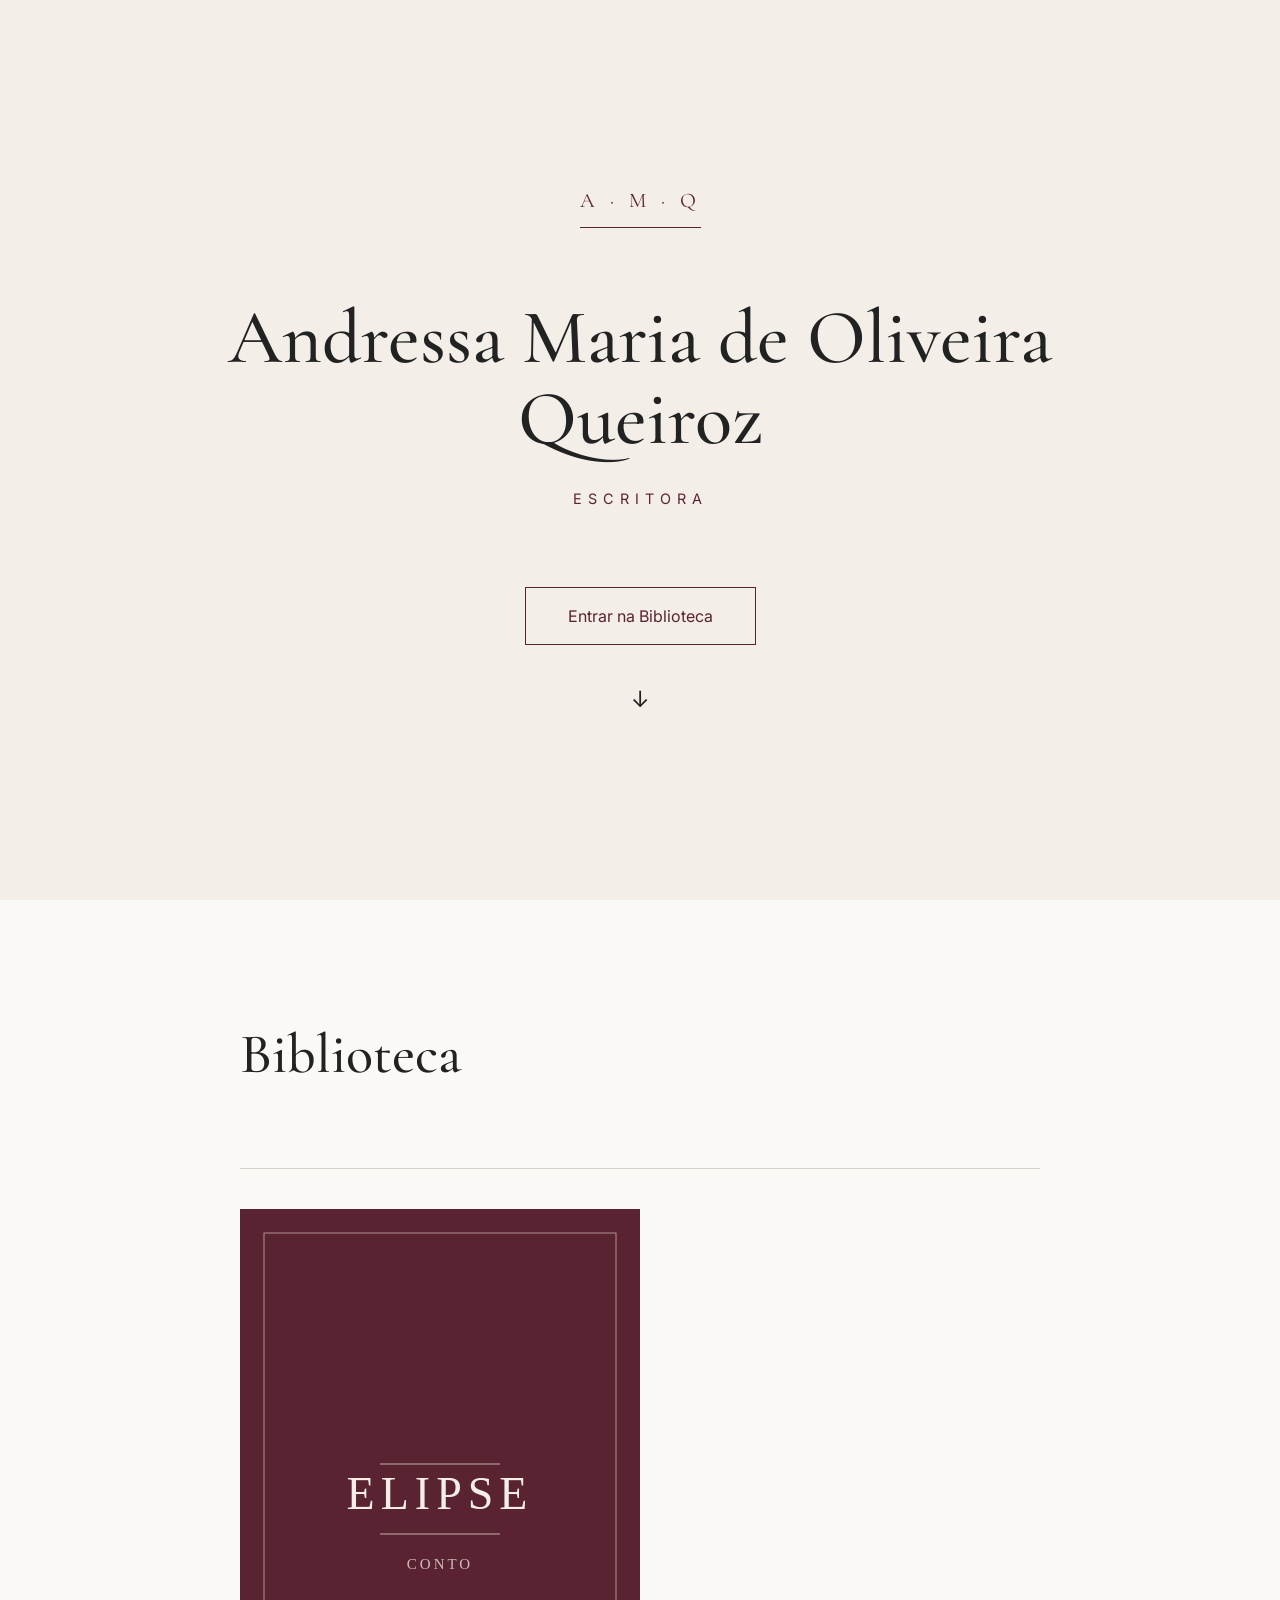
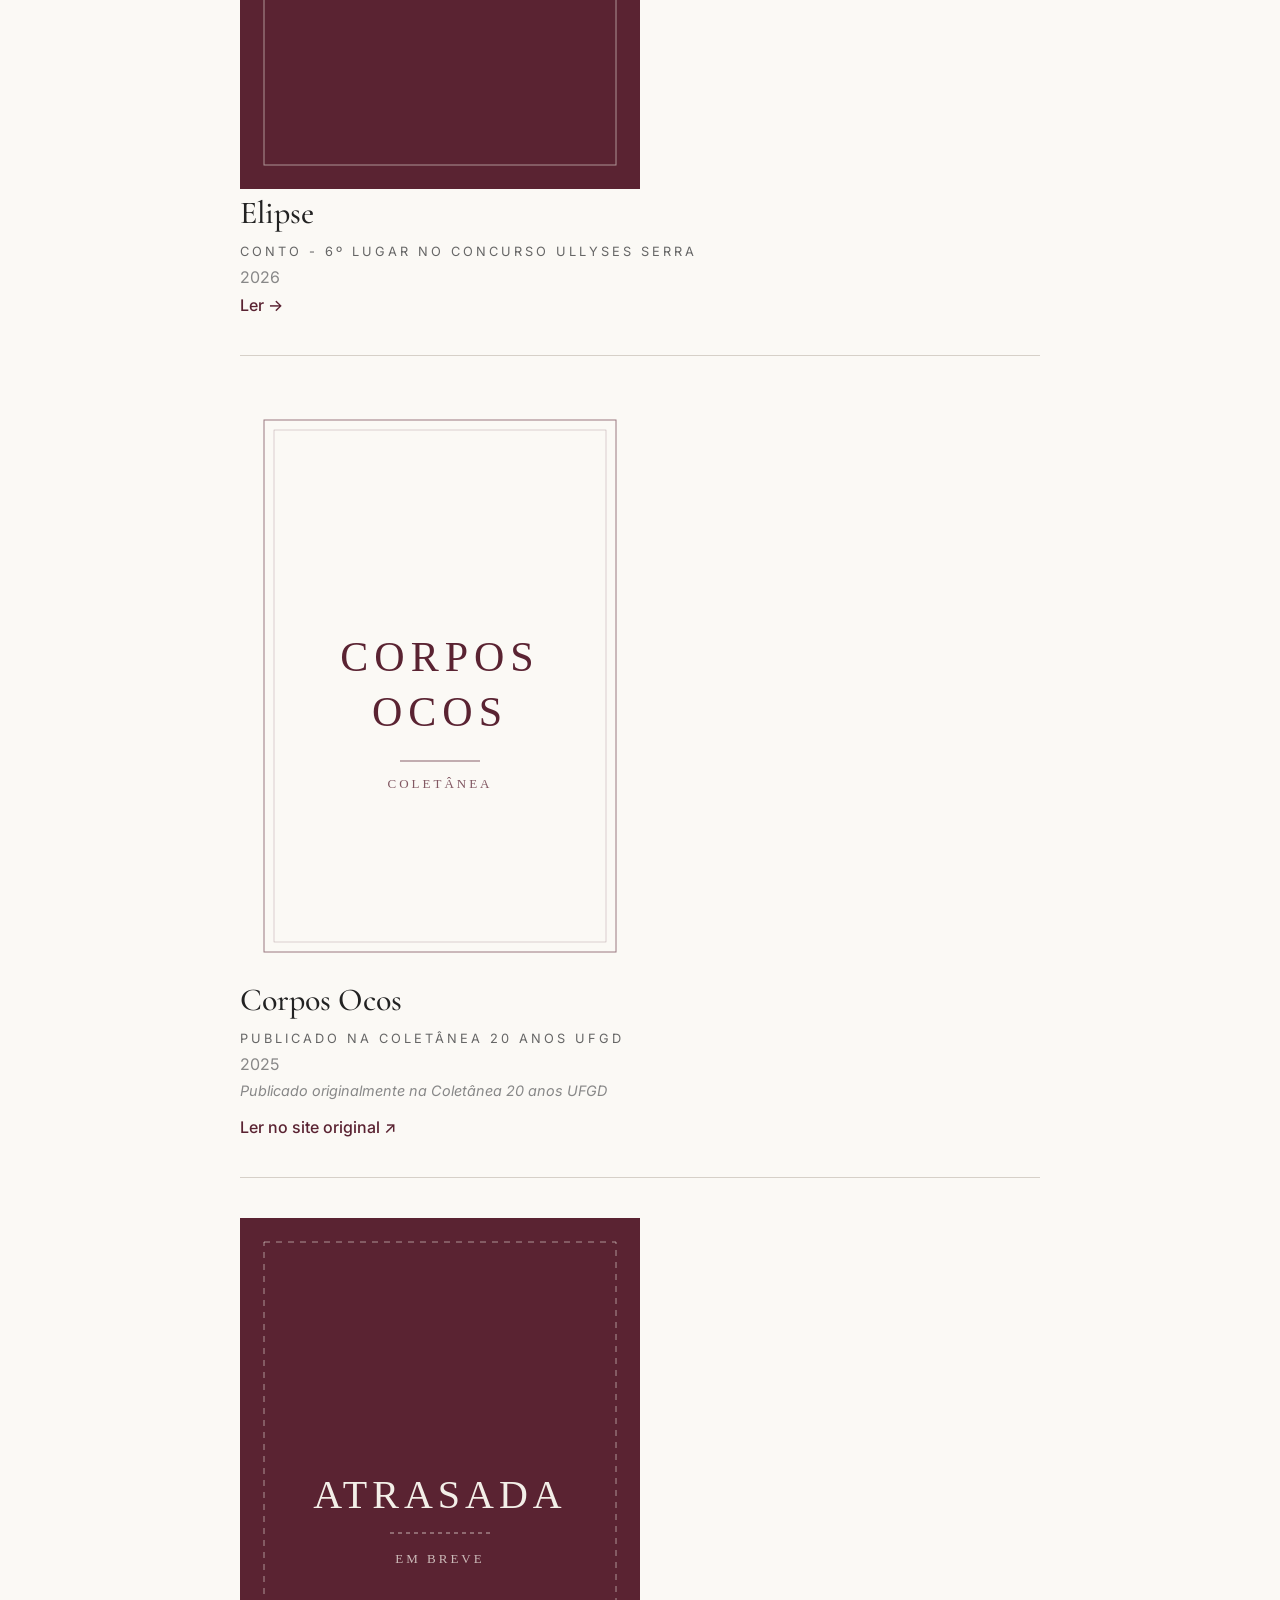
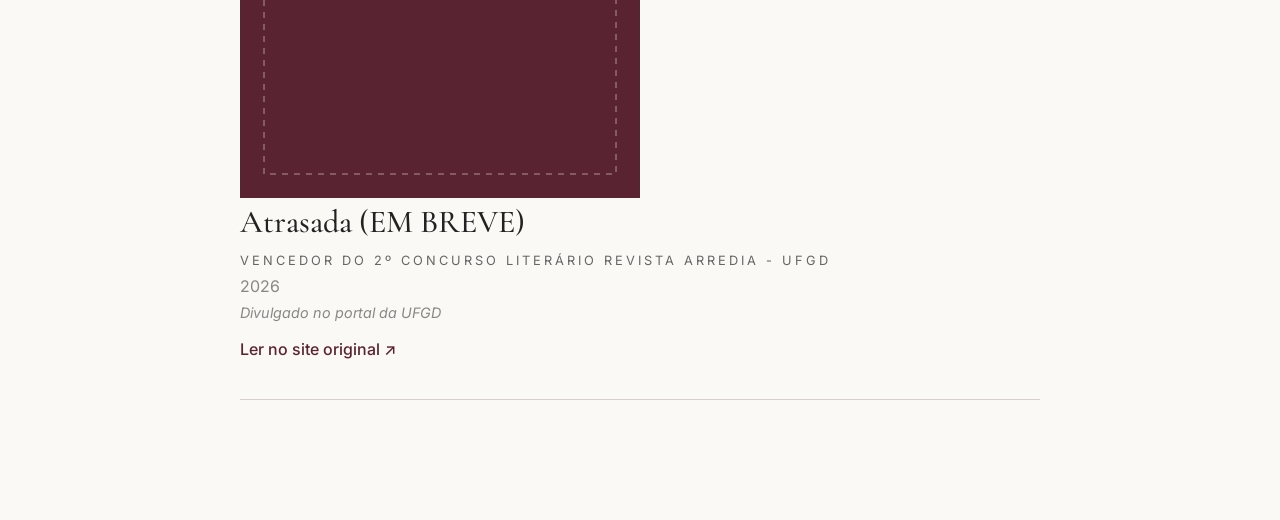
==== index.html @ 702c9c16 "first commit" ====
<!DOCTYPE html>
<html lang="pt-BR">

<head>

    <meta charset="UTF-8">
    <meta name="viewport" content="width=device-width, initial-scale=1.0">
    <meta name="description" content="Contos de Andressa Maria de Oliveira Queiroz, escritora.">

    <title>Andressa Maria de Oliveira Queiroz</title>

    <link rel="stylesheet" href="css/style.css">

    <!-- Google Fonts -->
<link rel="preconnect" href="https://fonts.googleapis.com">
<link rel="preconnect" href="https://fonts.gstatic.com" crossorigin>
<link href="https://fonts.googleapis.com/css2?family=Cormorant+Garamond:wght@400;500;600&family=Inter:wght@300;400;500&display=swap" rel="stylesheet">

</head>

<body>

<section class="hero">

    <div class="monograma">
        A · M · Q
    </div>

    <h1>
        Andressa Maria de Oliveira Queiroz
    </h1>

    <p class="cargo">
        Escritora
    </p>

    <a href="#biblioteca" class="botao">
        Entrar na Biblioteca
    </a>

    <div class="seta">
        ↓
    </div>

</section>

<section id="biblioteca">
<div class="conteudo-biblioteca">

    <h2>Biblioteca</h2>

    <div class="conto">

        <a href="contos/elipse.html">
            <img src="img/capas/elipse.svg" alt="Capa de Elipse" class="capa">
        </a>

        <div class="conto-info">

            <h3>Elipse</h3>

            <p class="tipo">Conto - 6º lugar no Concurso Ullyses Serra</p>

            <p class="ano">2026</p>

            <a href="contos/elipse.html">
                Ler →
            </a>

        </div>

    </div>

    <div class="conto">

        <a href="https://omp.ufgd.edu.br/livrosabertos/catalog/book/411" target="_blank" rel="noopener noreferrer">
            <img src="img/capas/corpos-ocos.svg" alt="Capa da Coletânea 20 anos UFGD" class="capa">
        </a>

        <div class="conto-info">

            <h3>Corpos Ocos</h3>

            <p class="tipo">Publicado na Coletânea 20 anos UFGD</p>

            <p class="ano">2025</p>

            <p class="publicado-em">Publicado originalmente na Coletânea 20 anos UFGD</p>

            <a href="https://omp.ufgd.edu.br/livrosabertos/catalog/book/411" target="_blank" rel="noopener noreferrer">
                Ler no site original ↗
            </a>

        </div>

    </div>

    <div class="conto">

        <a href="https://portal.ufgd.edu.br/faculdade/fale/informe/edital-de-divulgacao-dos-resultados-do-concurso-da-revista-arredia" target="_blank" rel="noopener noreferrer">
            <img src="img/capas/atrasada.svg" alt="Capa da Revista Arredia" class="capa">
        </a>

        <div class="conto-info">

            <h3>Atrasada (EM BREVE)</h3>

            <p class="tipo">Vencedor do 2º Concurso Literário Revista Arredia - UFGD</p>

            <p class="ano">2026</p>

            <p class="publicado-em">Divulgado no portal da UFGD</p>

            <a href="https://portal.ufgd.edu.br/faculdade/fale/informe/edital-de-divulgacao-dos-resultados-do-concurso-da-revista-arredia" target="_blank" rel="noopener noreferrer">
                Ler no site original ↗
            </a>

        </div>

    </div>

</div>
</section>

<script src="js/script.js"></script>

</body>

</html>
---- css/style.css ----
/* RESET */

*{
    margin:0;
    padding:0;
    box-sizing:border-box;
}

/* CORES DO PROJETO */

:root{

    --fundo:#F3EFE8;

    --texto:#222222;

    --bordo:#5A2332;

    --linha:#D6D0C8;

}

/* GERAL */

html{

    scroll-behavior:smooth;

}

body{

    background:var(--fundo);

    color:var(--texto);

    font-family:'Inter',sans-serif;

}

/* HERO */

.hero{

    height:100vh;

    display:flex;

    flex-direction:column;

    justify-content:center;

    align-items:center;

    text-align:center;

    padding:40px;

}

.monograma{

    color:var(--bordo);

    font-family:'Cormorant Garamond',serif;

    font-size:1.3rem;

    letter-spacing:5px;

    padding-bottom:14px;

    border-bottom:1px solid var(--bordo);

    margin-bottom:70px;

}

h1{

    font-family:'Cormorant Garamond',serif;

    font-size:4.8rem;

    font-weight:500;

    max-width:900px;

    line-height:1.05;

}

.cargo{

    color:var(--bordo);

    margin-top:30px;

    letter-spacing:6px;

    text-transform:uppercase;

    font-size:.9rem;

}

.botao{

    margin-top:80px;

    text-decoration:none;

    border:1px solid var(--bordo);

    color:var(--bordo);

    padding:18px 42px;

    transition:.35s;

}

.botao:hover{

    background:var(--bordo);

    color:white;

}

.seta{

    margin-top:40px;

    font-size:1.4rem;

    animation:flutuar 2s infinite;

}

@keyframes flutuar{

    50%{

        transform:translateY(8px);

    }

}

/* BIBLIOTECA */

#biblioteca{

    min-height:100vh;

    padding:120px 20px;

    background:#FBF9F5;
}

.conteudo-biblioteca{

    max-width:800px;

    margin:0 auto;

}

.conteudo-biblioteca h2{

    font-family:"Cormorant Garamond",serif;

    font-size:3.5rem;

    margin-bottom:80px;

    font-weight:500;

}

.conto{

    padding:40px 0;

    border-top:1px solid var(--linha);

    transition:.35s;

}

.conto:last-child{

    border-bottom:1px solid var(--linha);

}

.conto h3{

    font-family:"Cormorant Garamond",serif;

    font-size:2rem;

    font-weight:500;

    margin-bottom:12px;

}

.tipo{

    text-transform:uppercase;

    letter-spacing:3px;

    font-size:.8rem;

    color:#666;

    margin-bottom:8px;

}

.ano{

    color:#888;

    margin-bottom:8px;

}

.publicado-em{

    font-style:italic;

    color:#888;

    font-size:.9rem;

    margin-bottom:18px;

}

.conto a{

    text-decoration:none;

    color:var(--bordo);

    font-weight:500;

    transition:.25s;

}

.conto a:hover{

    text-decoration:underline;

    padding-left:18px;

}

/* PÁGINA DO CONTO */

.pagina-conto{

    max-width:760px;

    margin:100px auto;

    padding:40px;

}

.voltar{

    display:inline-block;

    margin-bottom:20px;

    text-decoration:none;

    color:var(--bordo);

    font-size:.9rem;

    letter-spacing:1px;

}

.voltar:hover{

    text-decoration:underline;

}

.pagina-conto h1{

    margin-top:60px;

    font-size:3.5rem;

    font-family:"Cormorant Garamond",serif;

    font-weight:500;

}

.dados{

    margin:20px 0 50px;

    letter-spacing:2px;

    text-transform:uppercase;

    font-size:.85rem;

    color:#777;

}

.pagina-conto hr{

    border:none;

    border-top:1px solid var(--linha);

    margin-bottom:50px;

}

article{

    font-size:1.2rem;

    line-height:2.2;

    font-family:"Cormorant Garamond",serif;

}

article p{

    margin-bottom:1.4em;

    text-indent:2em;

    text-align:justify;

    hyphens:auto;

}

/* RESPONSIVO */

@media (max-width:600px){

    h1{
        font-size:2.6rem;
    }

    .pagina-conto{
        margin:60px auto;
        padding:24px;
    }

    .pagina-conto h1{
        font-size:2.2rem;
        margin-top:30px;
    }

    .conteudo-biblioteca h2{
        font-size:2.4rem;
    }

    #biblioteca{
        padding:80px 20px;
    }

    article{
        font-size:1.1rem;
        line-height:1.9;
    }
}
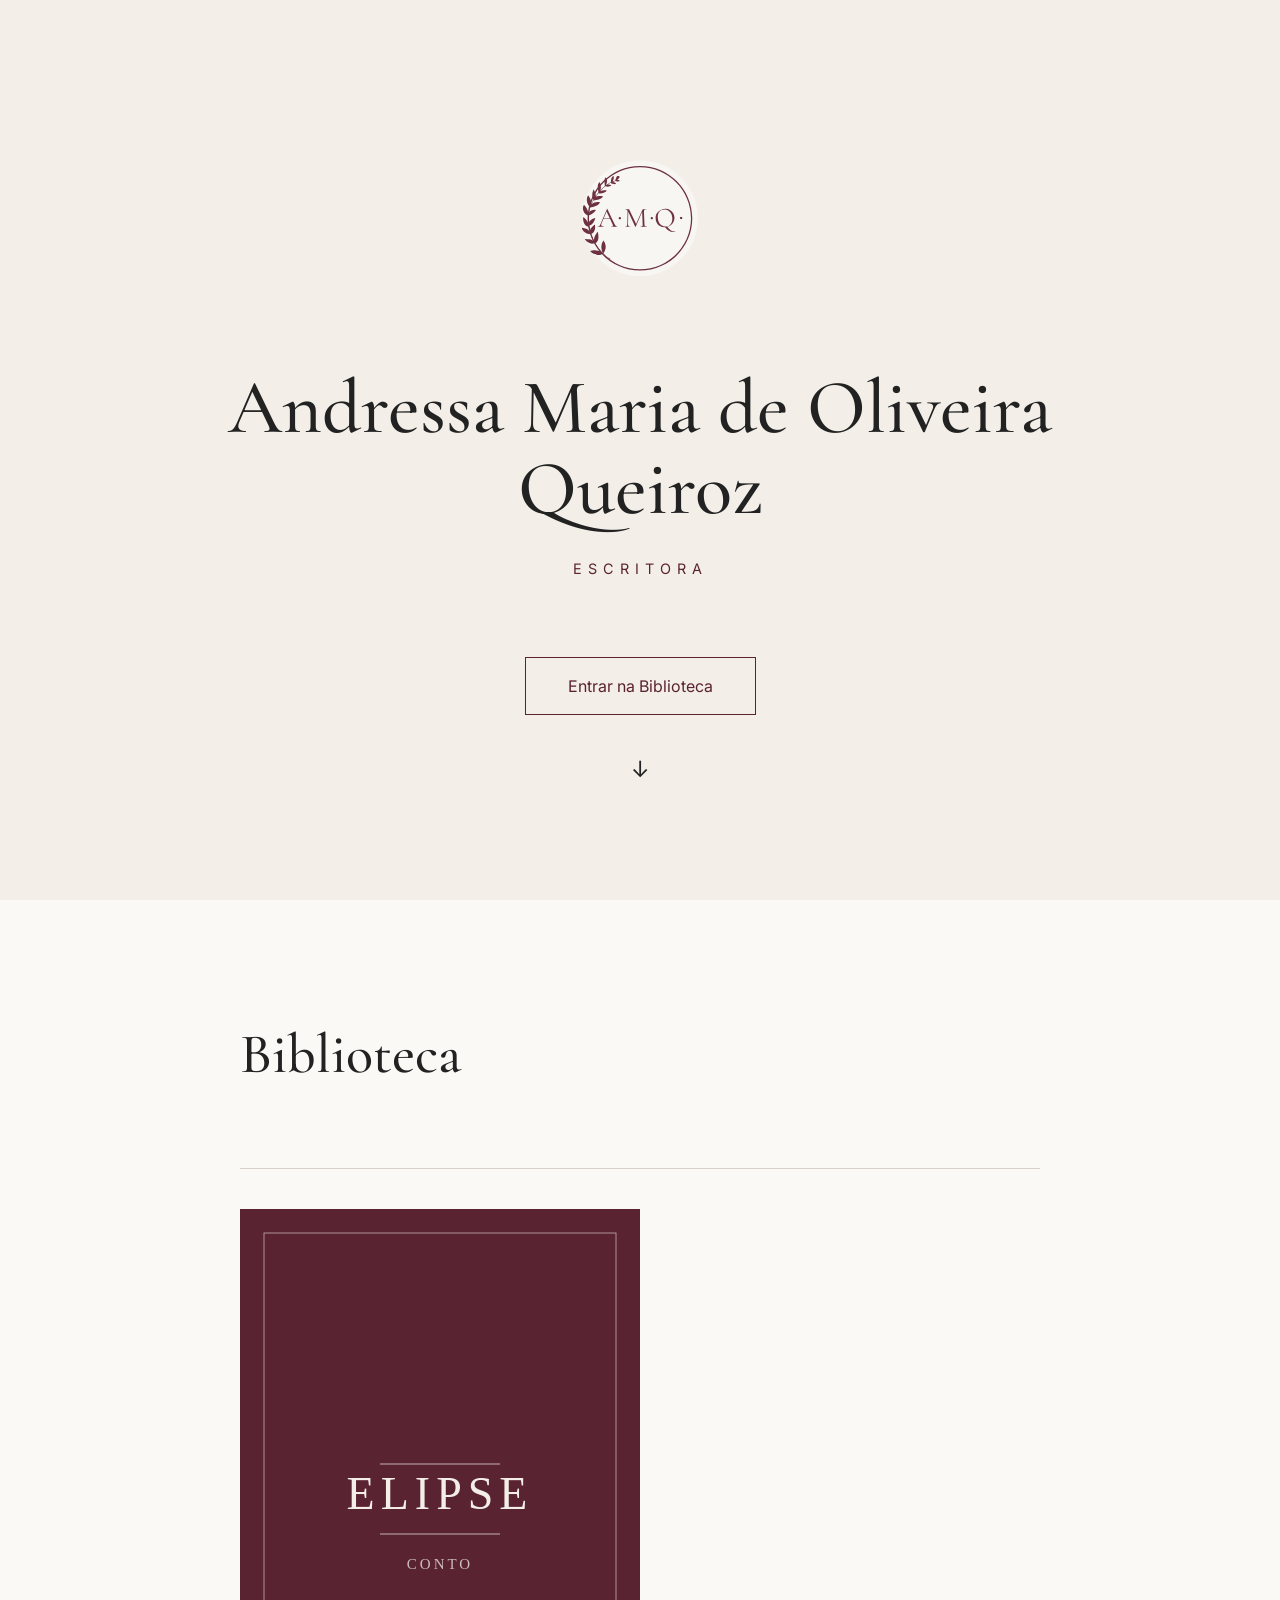
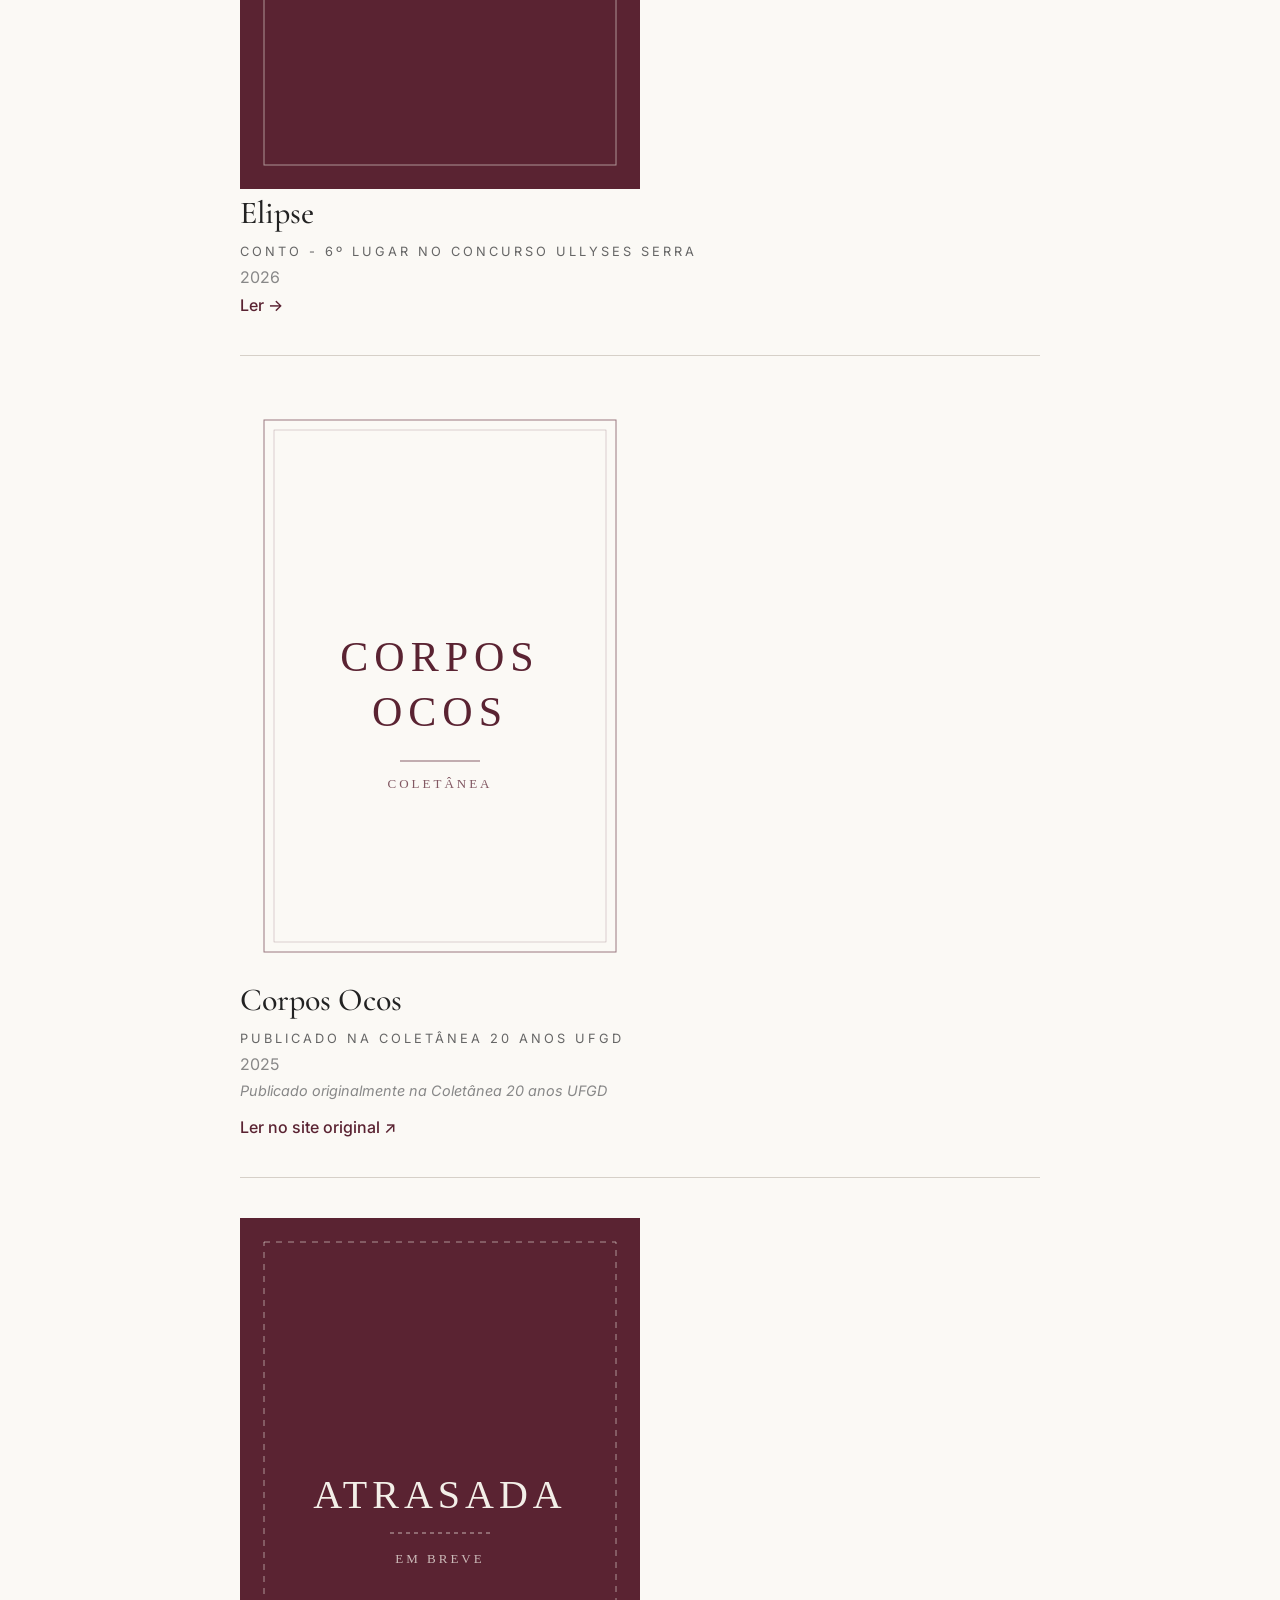
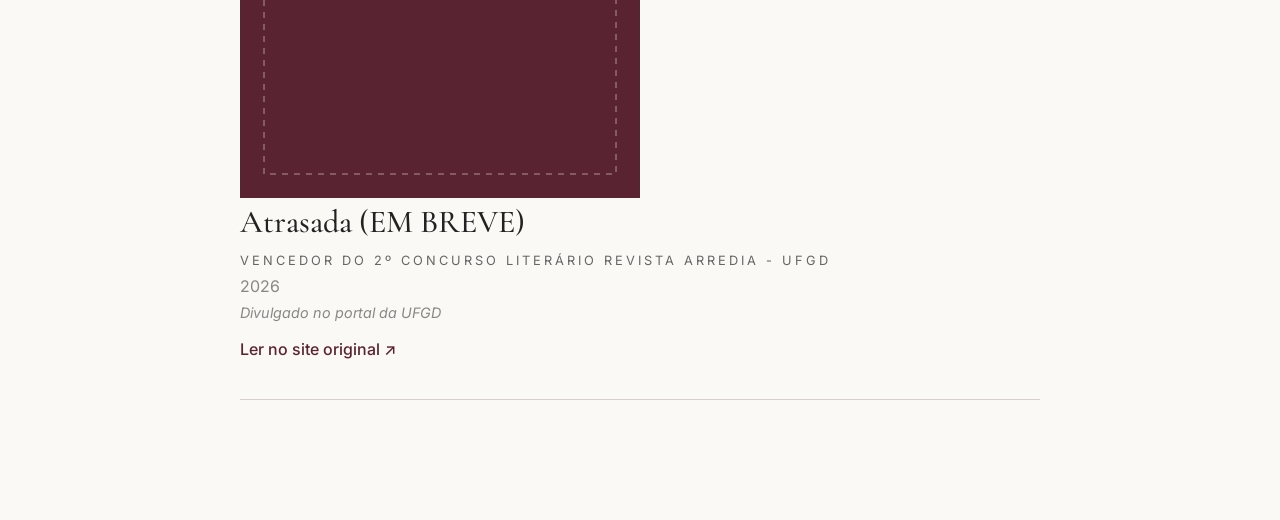
==== commit 86666c12: "modified:   css/style.css 	new file:   img/monograma.svg 	modified:   index.html" ====
--- a/index.html
+++ b/index.html
@@ -22,9 +22,7 @@
 
 <section class="hero">
 
-    <div class="monograma">
-        A · M · Q
-    </div>
+    <img src="img/monograma.svg" alt="Monograma AMQ" class="monograma">
 
     <h1>
         Andressa Maria de Oliveira Queiroz
--- a/css/style.css
+++ b/css/style.css
@@ -60,21 +60,14 @@
 
 .monograma{
 
-    color:var(--bordo);
-
-    font-family:'Cormorant Garamond',serif;
-
-    font-size:1.3rem;
-
-    letter-spacing:5px;
-
-    padding-bottom:14px;
-
-    border-bottom:1px solid var(--bordo);
-
-    margin-bottom:70px;
-
-}
+    width:200px;
+
+    height:auto;
+
+    margin-bottom:50px;
+
+}
+
 
 h1{
 
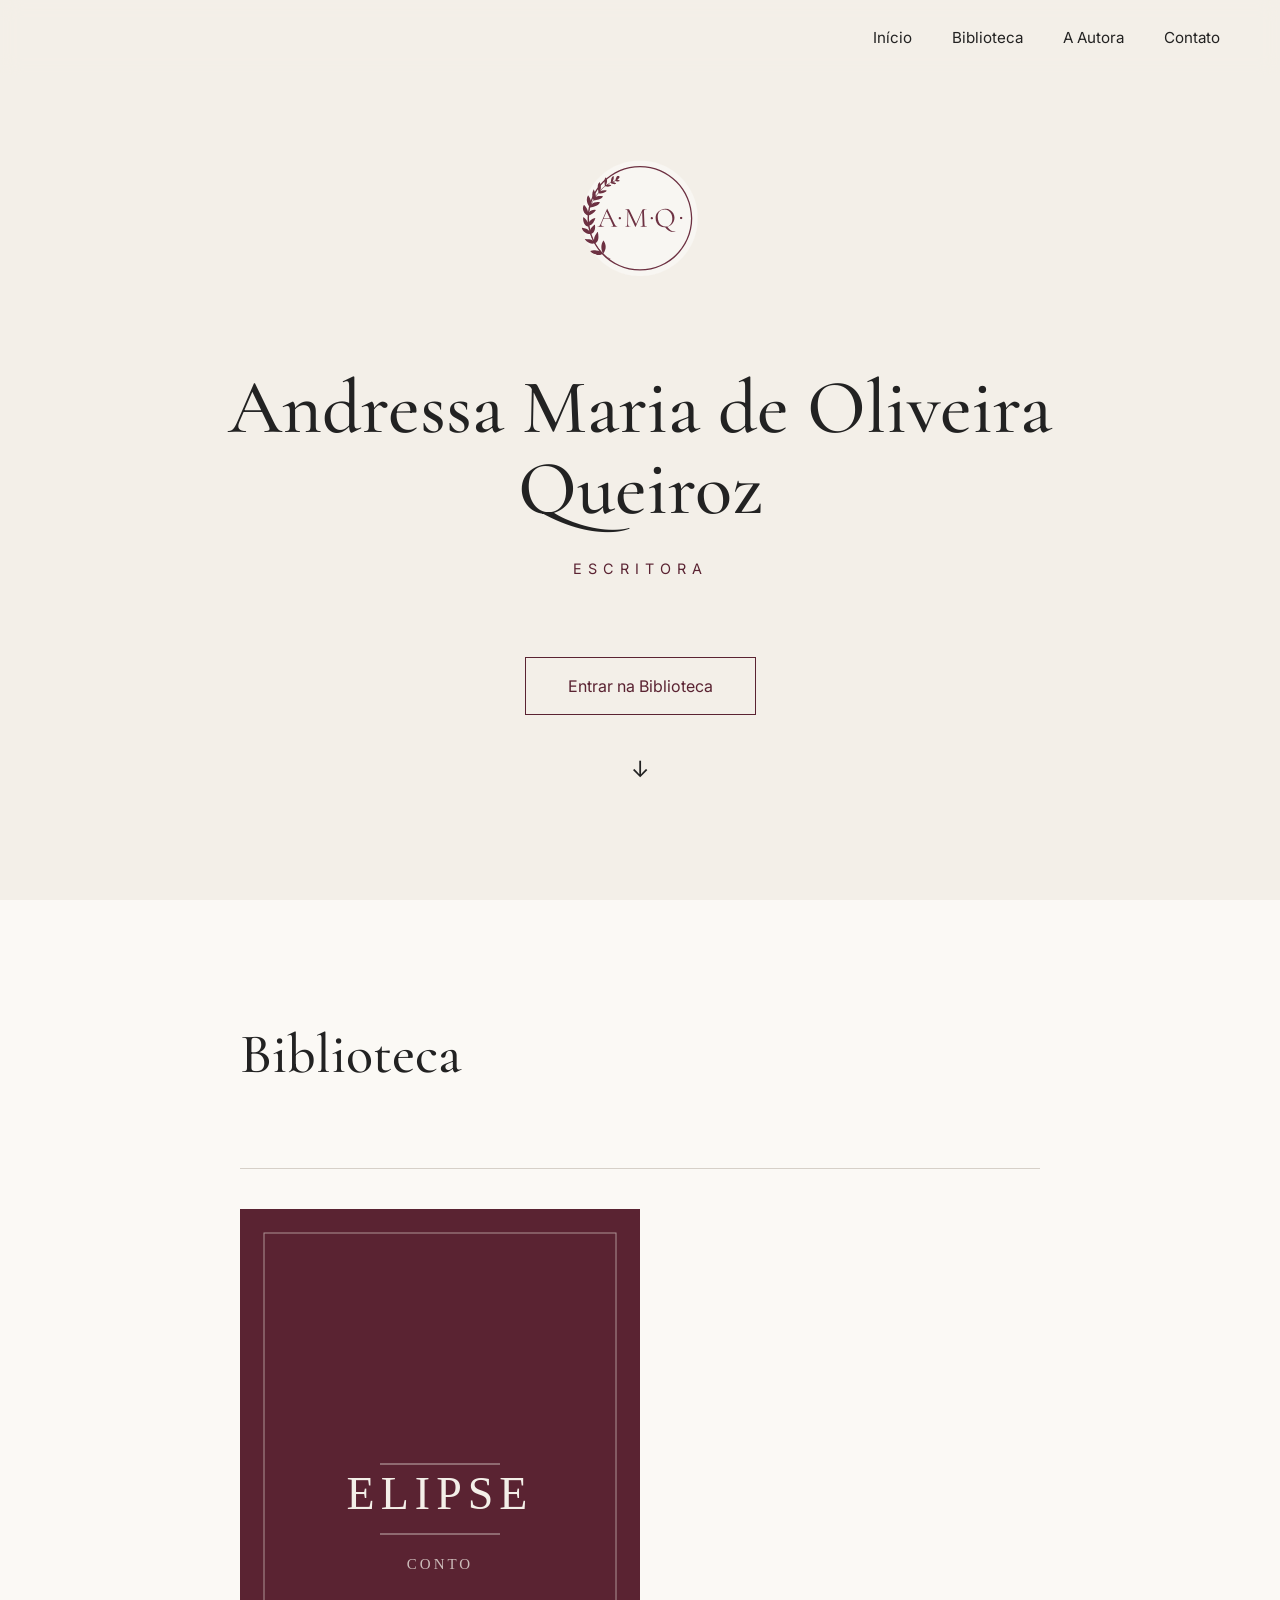
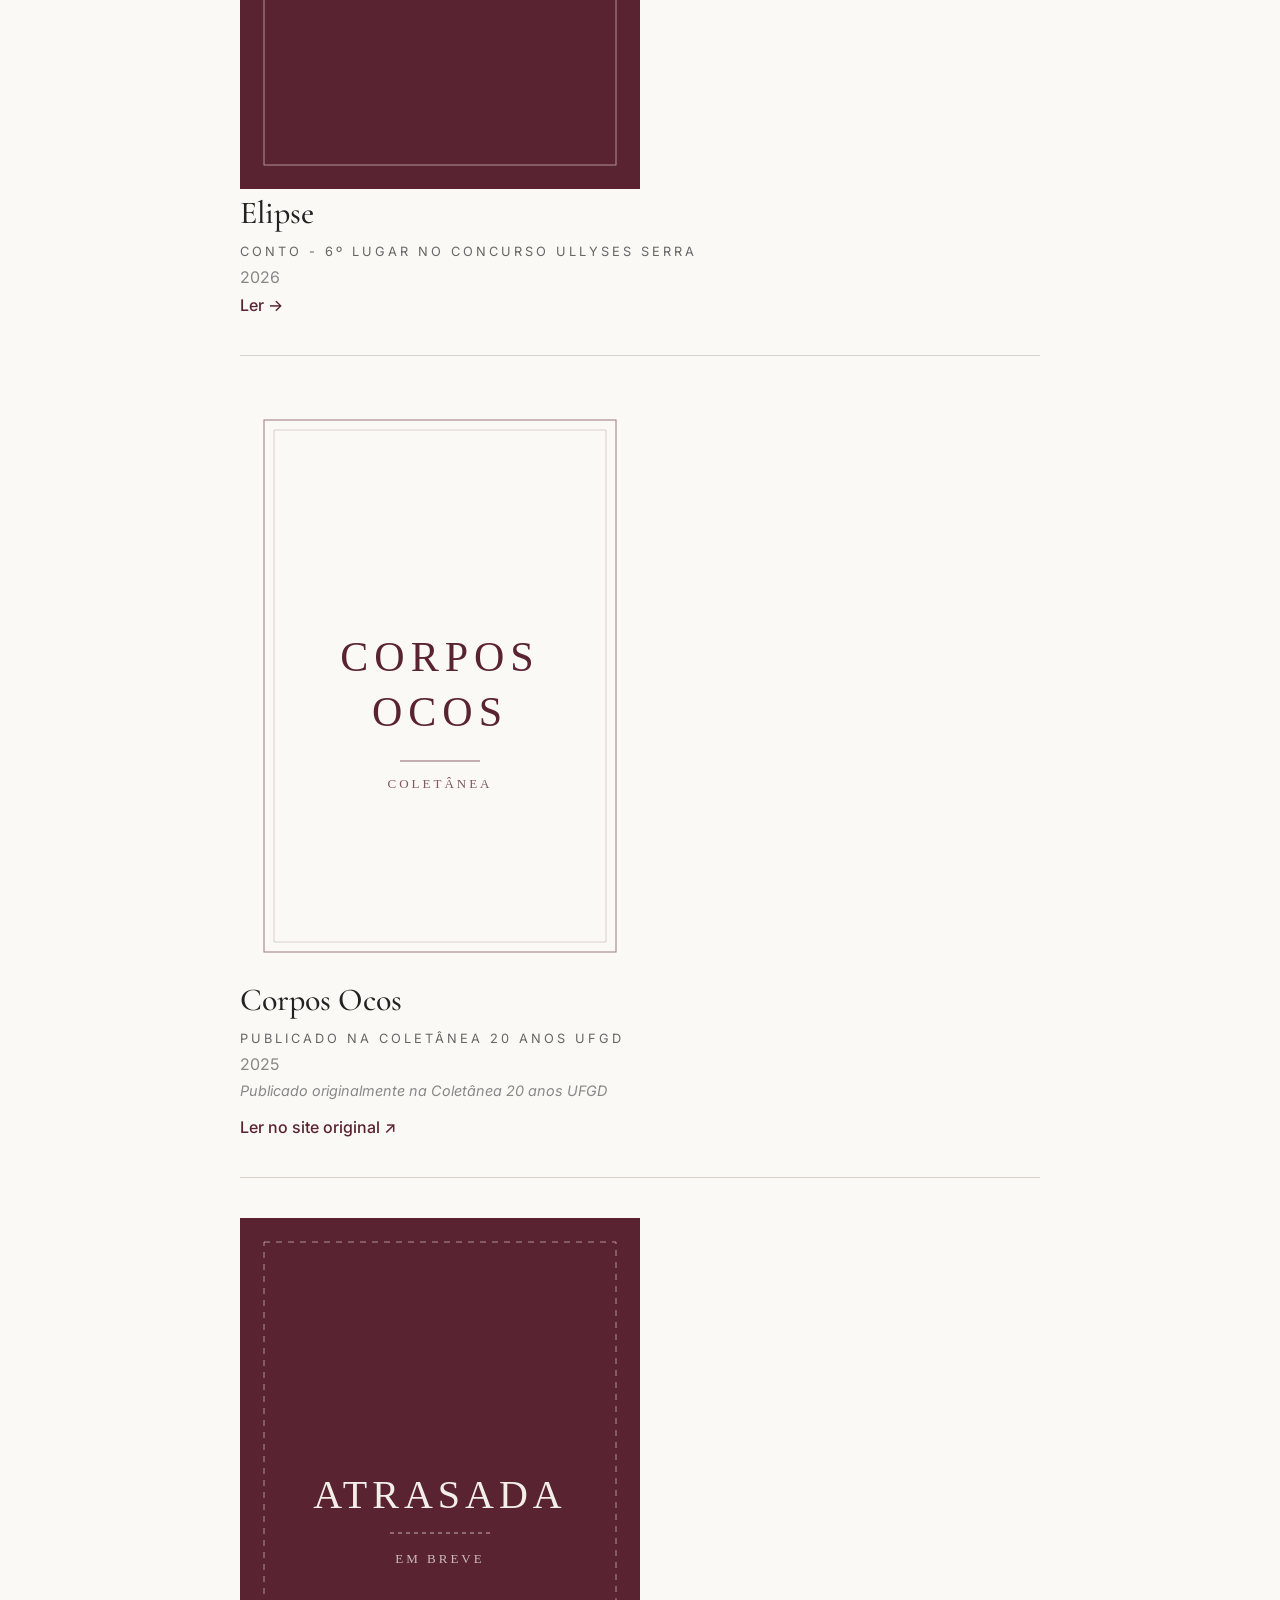
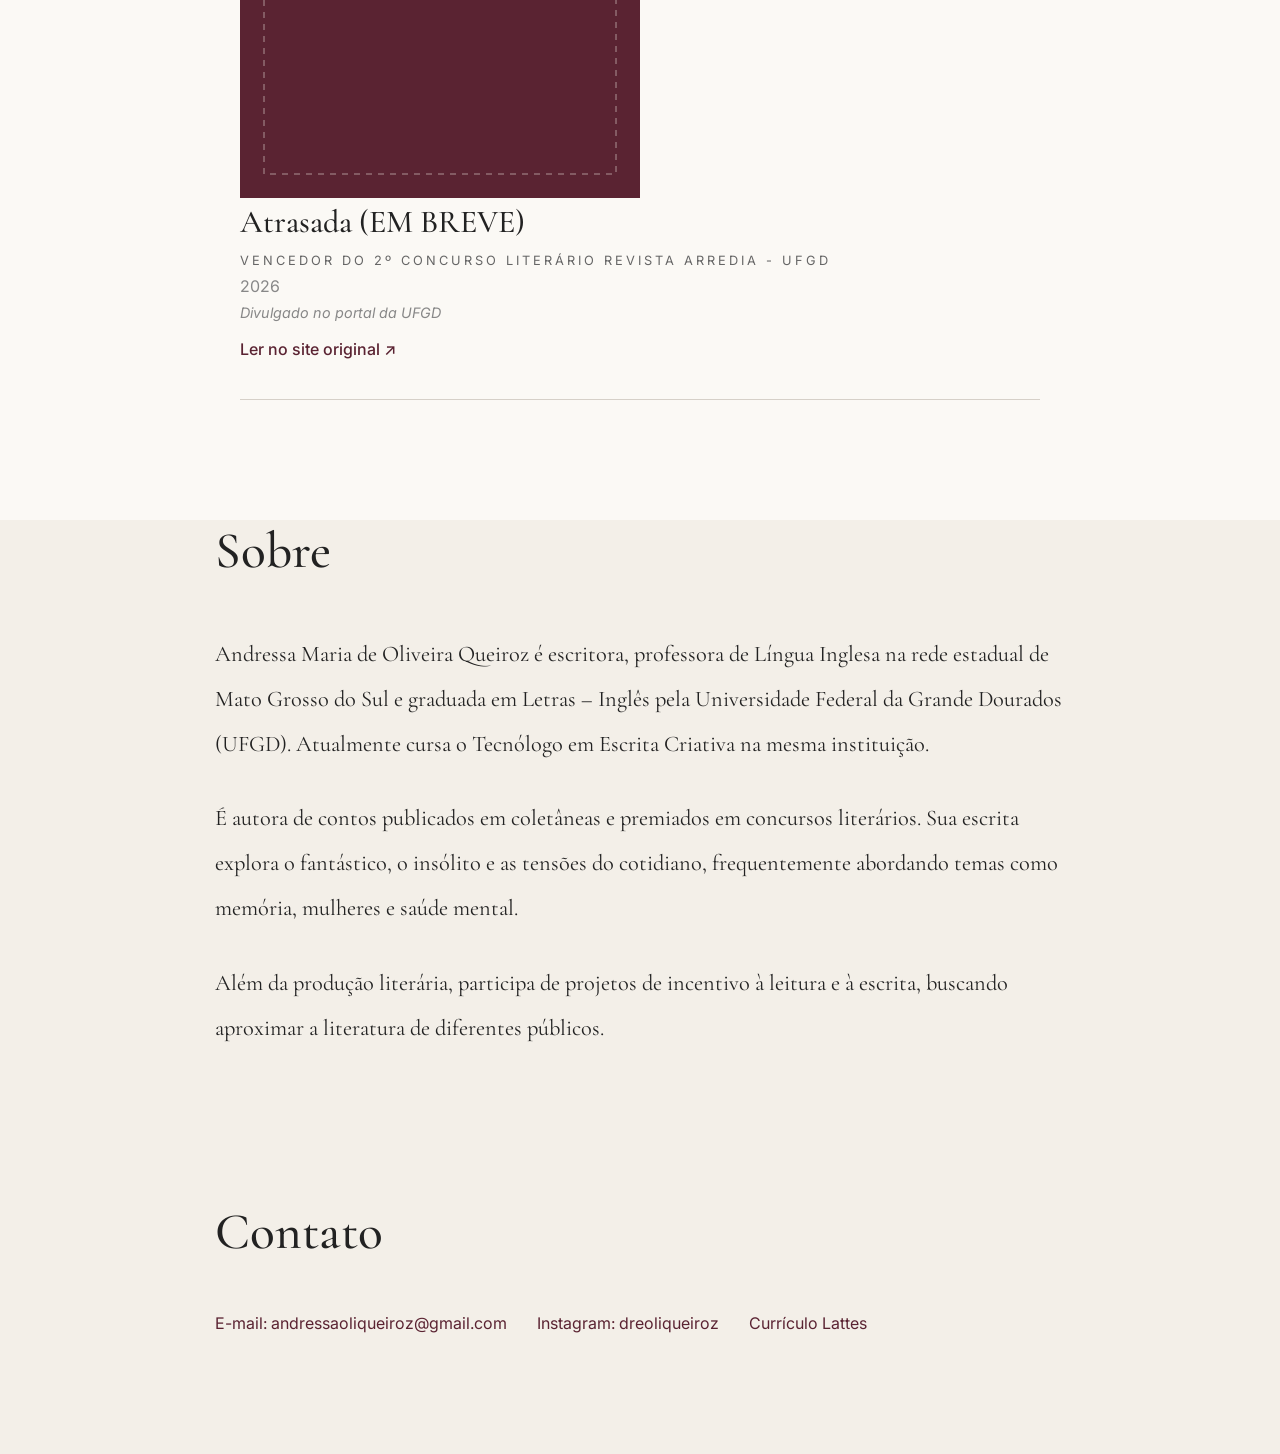
==== commit d7d3b352: "modified:   css/style.css 	modified:   index.html" ====
--- a/index.html
+++ b/index.html
@@ -19,7 +19,17 @@
 </head>
 
 <body>
+<nav>
 
+    <a href="#">Início</a>
+
+    <a href="#biblioteca">Biblioteca</a>
+
+    <a href="#A autora">A Autora</a>
+
+    <a href="#contato">Contato</a>
+
+</nav>
 <section class="hero">
 
     <img src="img/monograma.svg" alt="Monograma AMQ" class="monograma">
@@ -119,6 +129,53 @@
 
 </div>
 </section>
+<section id="A Autora">
+
+    <div class="conteudo">
+
+        <h2>Sobre</h2>
+
+        <p>
+            Andressa Maria de Oliveira Queiroz é escritora, professora de Língua Inglesa na rede estadual de Mato Grosso do Sul e graduada em Letras – Inglês pela Universidade Federal da Grande Dourados (UFGD). Atualmente cursa o Tecnólogo em Escrita Criativa na mesma instituição.
+        </p>
+
+        <p>
+            É autora de contos publicados em coletâneas e premiados em concursos literários. Sua escrita explora o fantástico, o insólito e as tensões do cotidiano, frequentemente abordando temas como memória, mulheres e saúde mental.
+        </p>
+
+        <p>
+            Além da produção literária, participa de projetos de incentivo à leitura e à escrita, buscando aproximar a literatura de diferentes públicos.
+        </p>
+
+    </div>
+
+</section>
+
+<section id="contato">
+
+    <div class="conteudo">
+
+        <h2>Contato</h2>
+
+        <div class="links-contato">
+
+            <a href="mailto:andressaoliqueiroz@gmail.com">
+                E-mail: andressaoliqueiroz@gmail.com
+            </a>
+
+            <a href="https://instagram.com/dreoliqueiroz" target="_blank">
+                Instagram: dreoliqueiroz
+            </a>
+
+            <a href=" http://lattes.cnpq.br/6329573213910267" target="_blank">
+                Currículo Lattes
+            </a>
+
+        </div>
+
+    </div>
+
+</section>
 
 <script src="js/script.js"></script>
 
--- a/css/style.css
+++ b/css/style.css
@@ -376,4 +376,119 @@
         font-size:1.1rem;
         line-height:1.9;
     }
+}
+/* MENU */
+
+nav{
+
+    position:fixed;
+
+    top:0;
+
+    width:100%;
+
+    padding:28px 60px;
+
+    display:flex;
+
+    justify-content:flex-end;
+
+    gap:40px;
+
+    background:rgba(243,239,232,.92);
+
+    backdrop-filter:blur(10px);
+
+    z-index:1000;
+
+}
+
+nav a{
+
+    color:var(--texto);
+
+    text-decoration:none;
+
+    font-size:.95rem;
+
+    transition:.3s;
+
+}
+
+nav a:hover{
+
+    color:var(--bordo);
+
+}
+/* SEÇÕES */
+
+#sobre,
+#contato{
+
+    padding:120px 20px;
+
+    background:var(--fundo);
+
+}
+
+.conteudo{
+
+    max-width:850px;
+
+    margin:auto;
+
+}
+
+.conteudo h2{
+
+    font-family:"Cormorant Garamond",serif;
+
+    font-size:3.2rem;
+
+    font-weight:500;
+
+    margin-bottom:50px;
+
+}
+
+.conteudo p{
+
+    font-family:"Cormorant Garamond",serif;
+
+    font-size:1.4rem;
+
+    line-height:2;
+
+    margin-bottom:30px;
+
+}
+
+.links-contato{
+
+    margin-top:50px;
+
+    display:flex;
+
+    gap:30px;
+
+    flex-wrap:wrap;
+
+}
+
+.links-contato a{
+
+    color:var(--bordo);
+
+    text-decoration:none;
+
+    border-bottom:1px solid transparent;
+
+    transition:.3s;
+
+}
+
+.links-contato a:hover{
+
+    border-color:var(--bordo);
+
 }
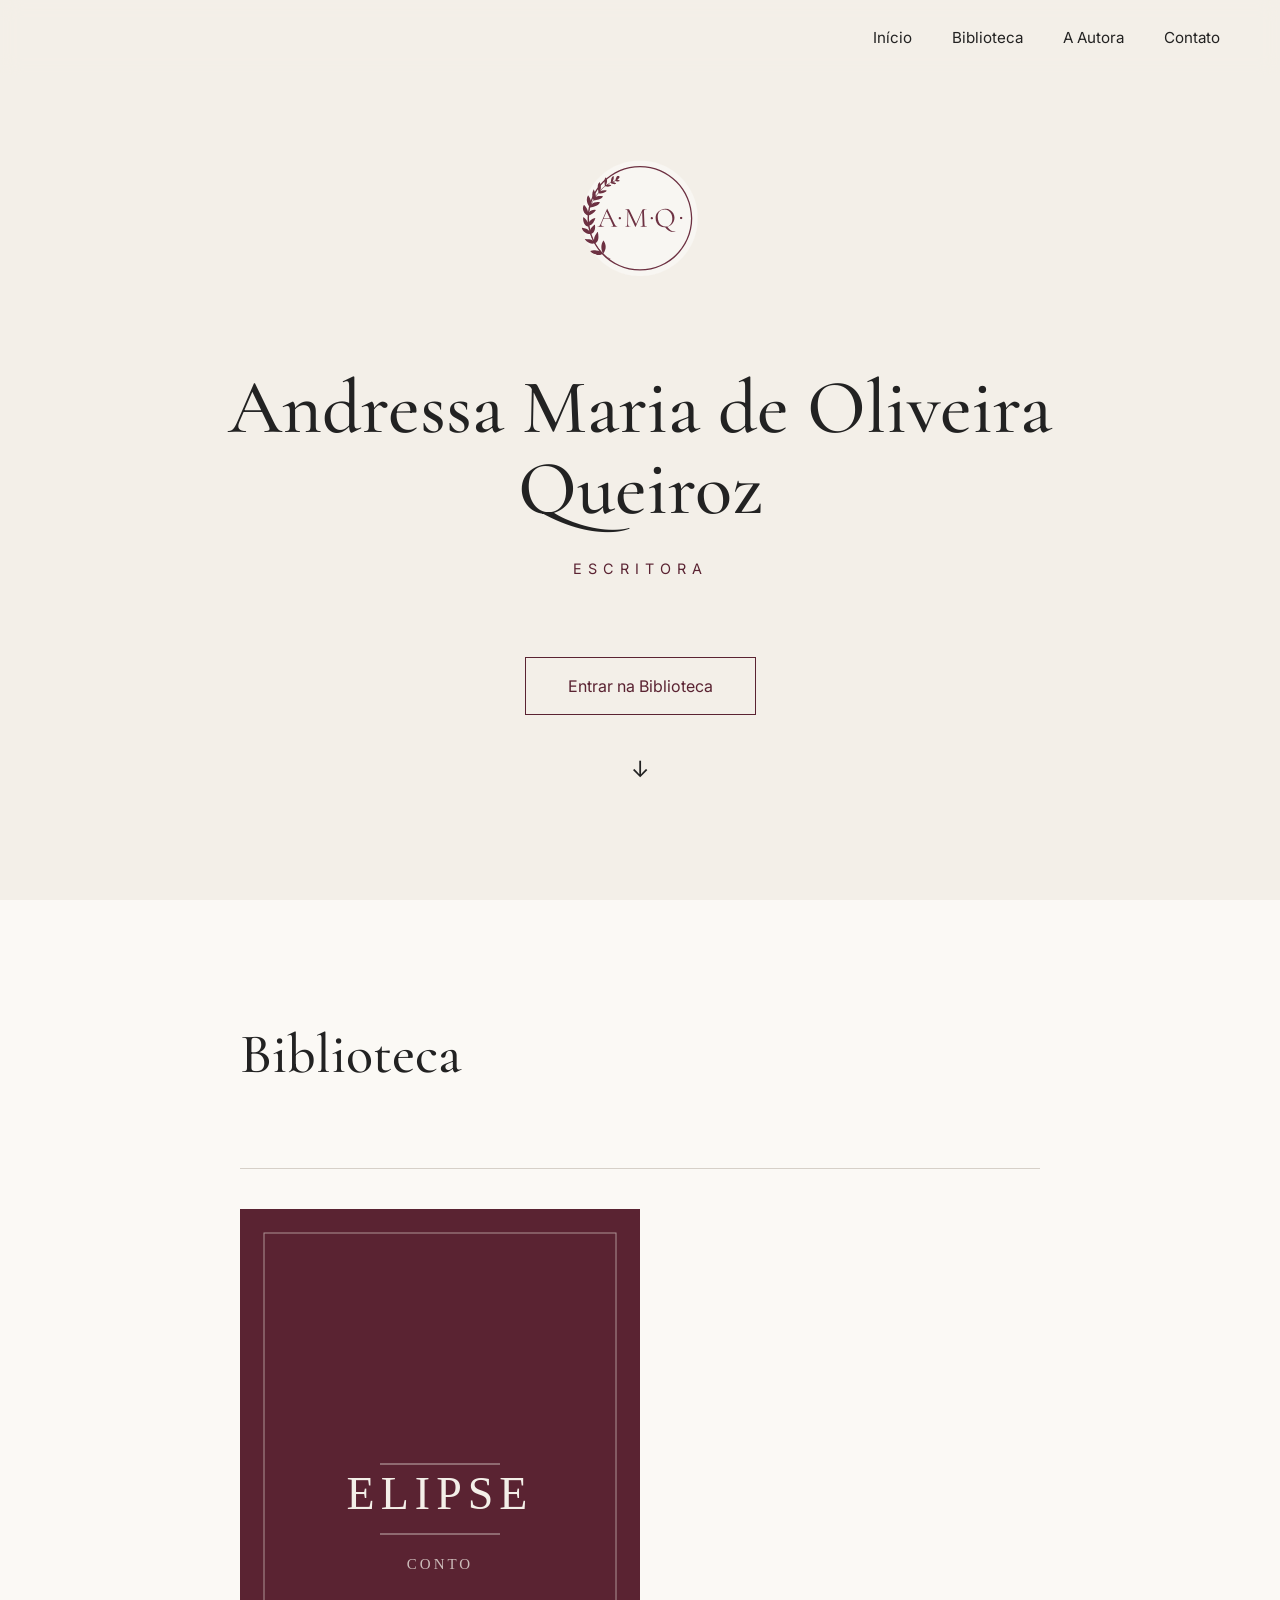
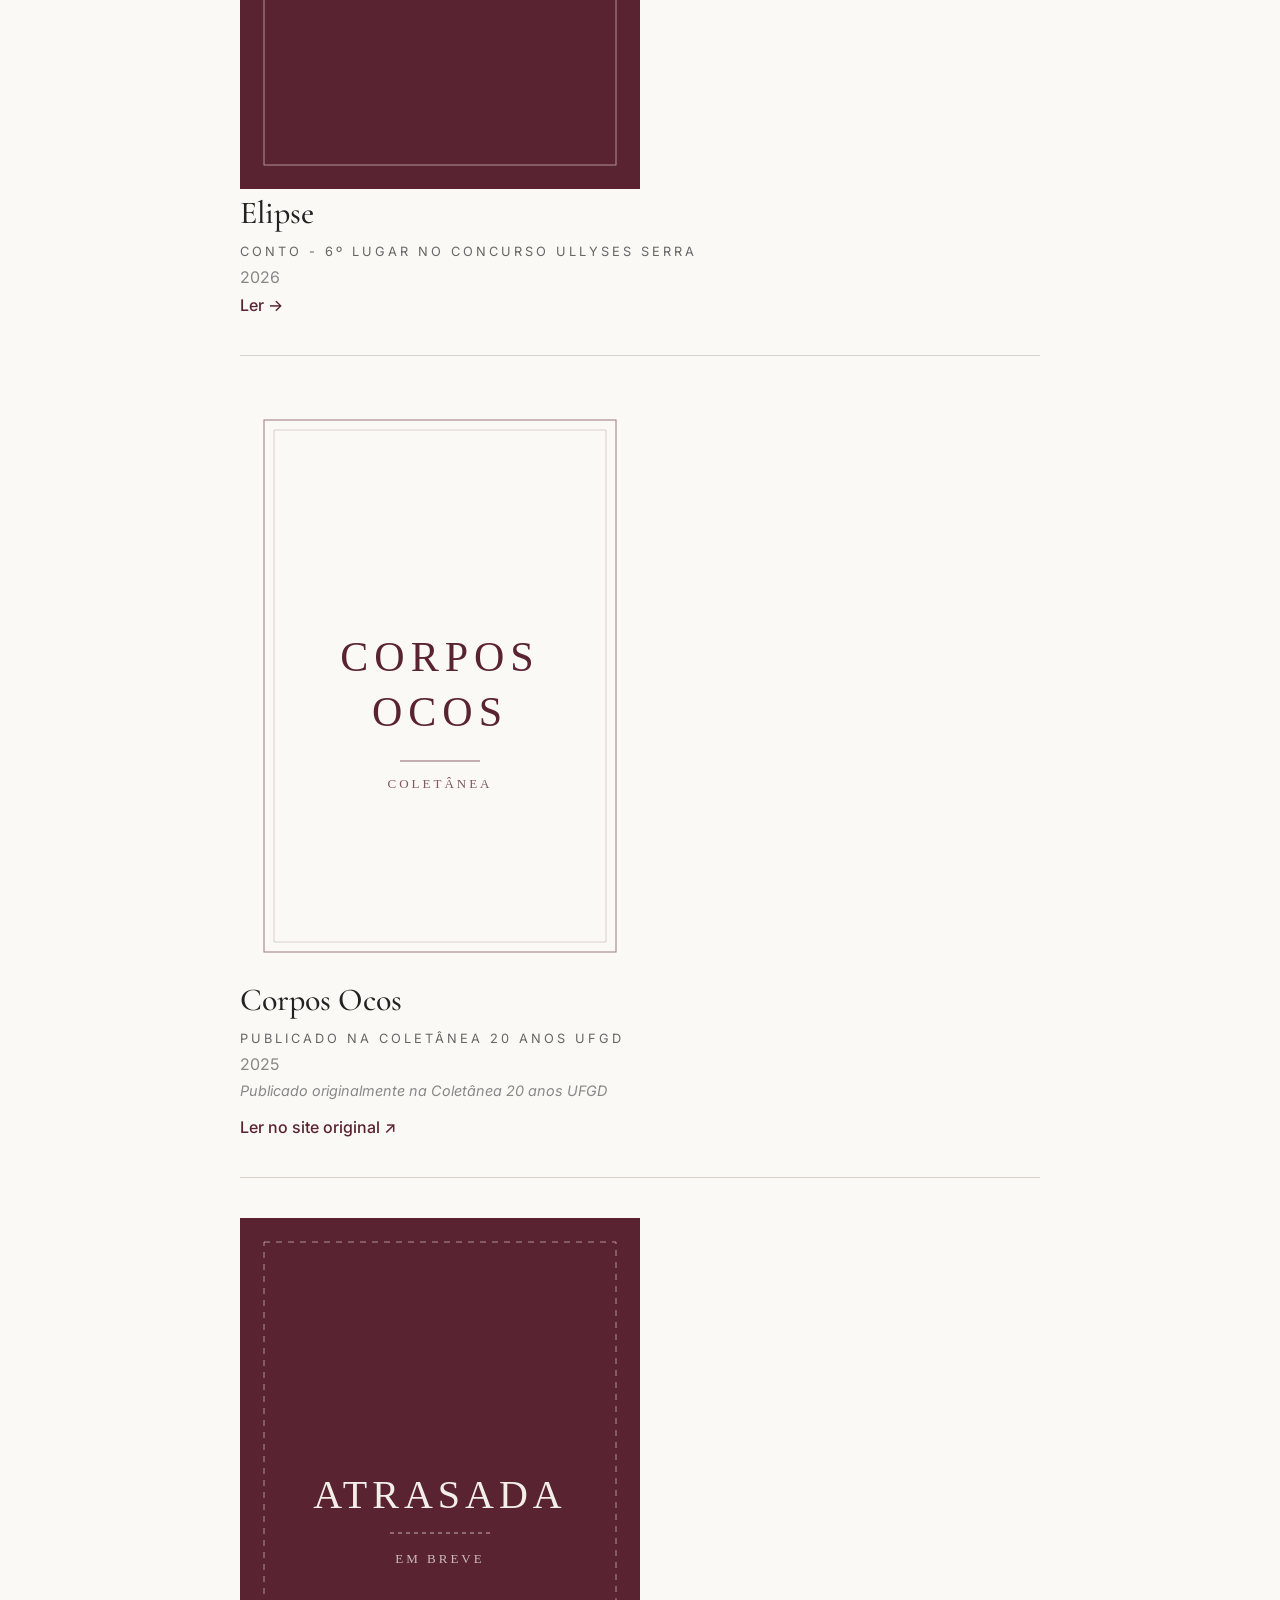
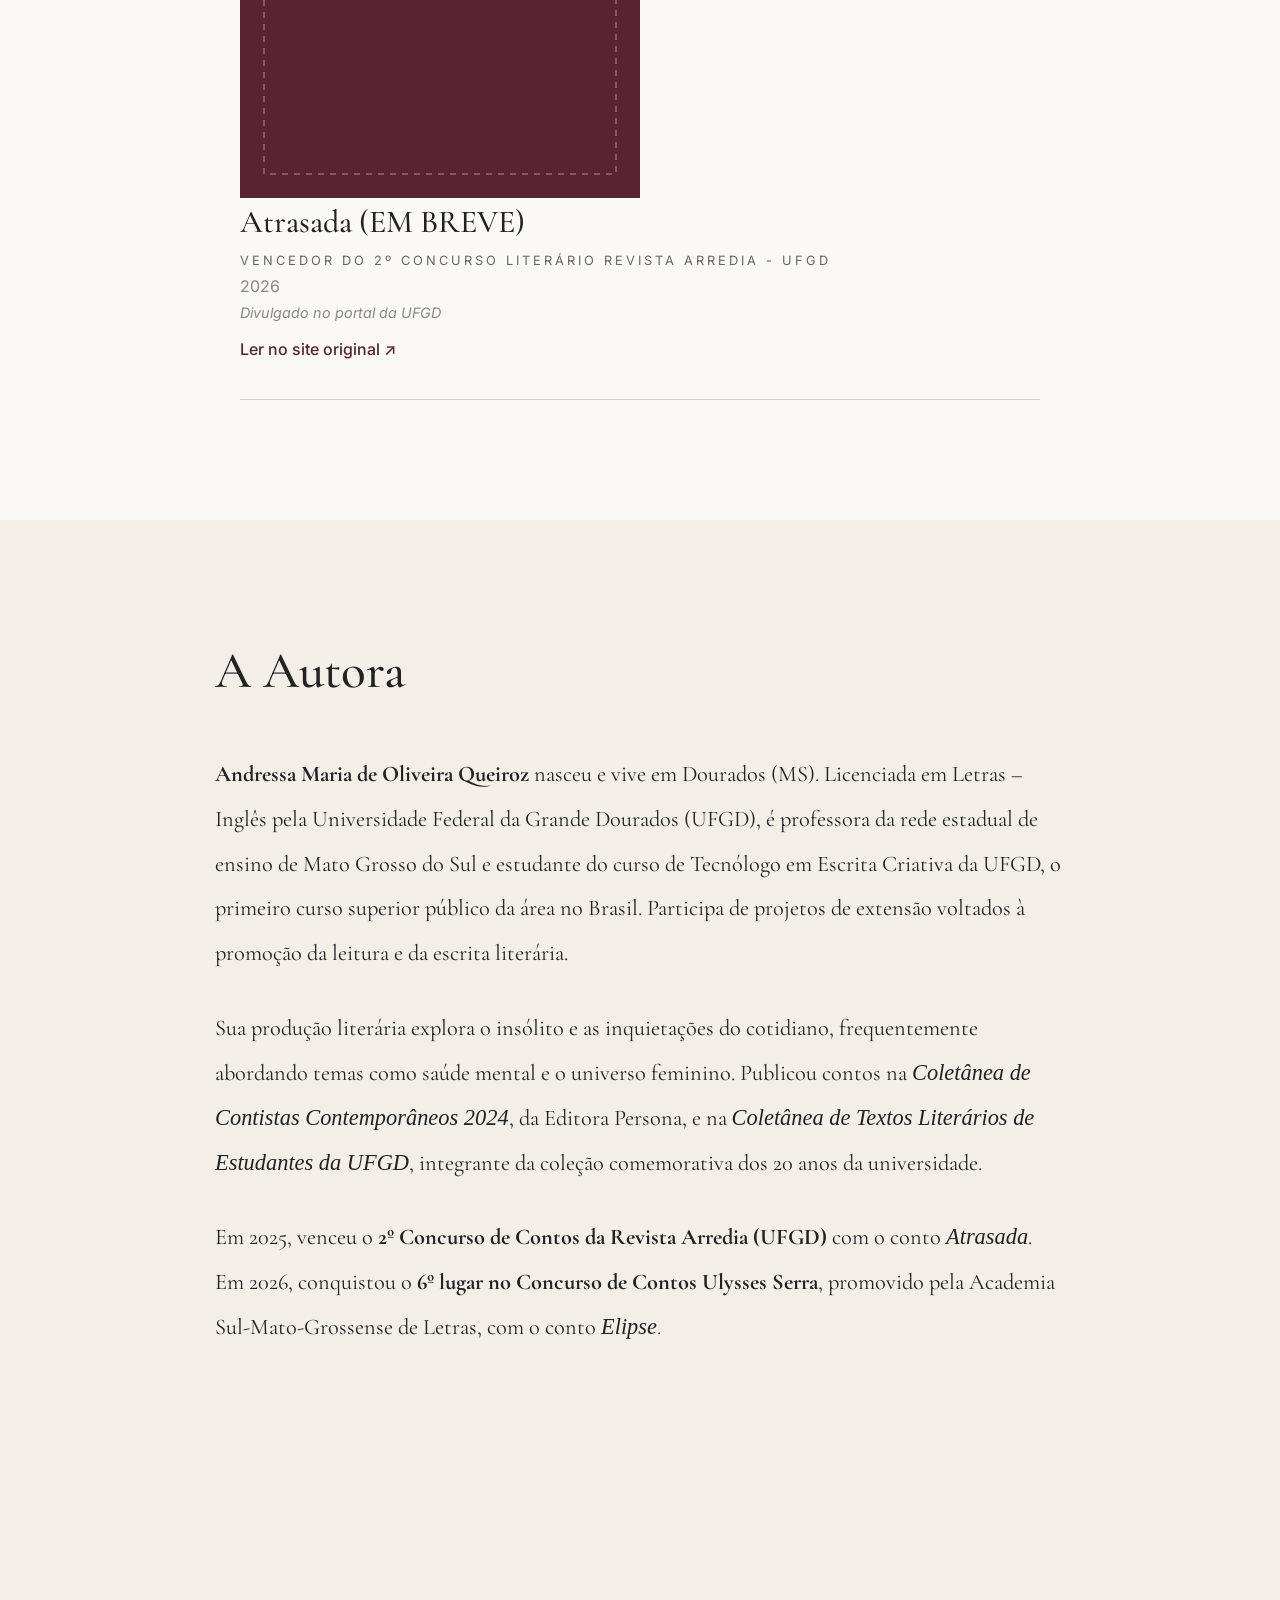
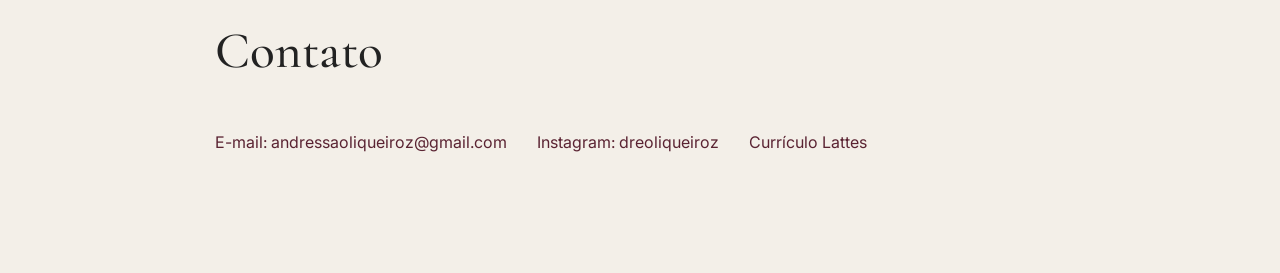
==== commit ad1595d0: "modified:   index.html" ====
--- a/index.html
+++ b/index.html
@@ -25,7 +25,7 @@
 
     <a href="#biblioteca">Biblioteca</a>
 
-    <a href="#A autora">A Autora</a>
+    <a href="#sobre">A Autora</a>
 
     <a href="#contato">Contato</a>
 
@@ -129,24 +129,27 @@
 
 </div>
 </section>
-<section id="A Autora">
+
+<section id="sobre">
 
     <div class="conteudo">
 
-        <h2>Sobre</h2>
 
-        <p>
-            Andressa Maria de Oliveira Queiroz é escritora, professora de Língua Inglesa na rede estadual de Mato Grosso do Sul e graduada em Letras – Inglês pela Universidade Federal da Grande Dourados (UFGD). Atualmente cursa o Tecnólogo em Escrita Criativa na mesma instituição.
-        </p>
+    <h2>A Autora</h2>
 
-        <p>
-            É autora de contos publicados em coletâneas e premiados em concursos literários. Sua escrita explora o fantástico, o insólito e as tensões do cotidiano, frequentemente abordando temas como memória, mulheres e saúde mental.
-        </p>
+    <p>
+        <strong>Andressa Maria de Oliveira Queiroz</strong> nasceu e vive em Dourados (MS). Licenciada em Letras – Inglês pela Universidade Federal da Grande Dourados (UFGD), é professora da rede estadual de ensino de Mato Grosso do Sul e estudante do curso de Tecnólogo em Escrita Criativa da UFGD, o primeiro curso superior público da área no Brasil. Participa de projetos de extensão voltados à promoção da leitura e da escrita literária.
+    </p>
 
-        <p>
-            Além da produção literária, participa de projetos de incentivo à leitura e à escrita, buscando aproximar a literatura de diferentes públicos.
-        </p>
+    <p>
+        Sua produção literária explora o insólito e as inquietações do cotidiano, frequentemente abordando temas como saúde mental e o universo feminino. Publicou contos na <em>Coletânea de Contistas Contemporâneos 2024</em>, da Editora Persona, e na <em>Coletânea de Textos Literários de Estudantes da UFGD</em>, integrante da coleção comemorativa dos 20 anos da universidade.
+    </p>
 
+    <p>
+        Em 2025, venceu o <strong>2º Concurso de Contos da Revista Arredia (UFGD)</strong> com o conto <em>Atrasada</em>. Em 2026, conquistou o <strong>6º lugar no Concurso de Contos Ulysses Serra</strong>, promovido pela Academia Sul-Mato-Grossense de Letras, com o conto <em>Elipse</em>.
+    </p>
+
+</div>
     </div>
 
 </section>
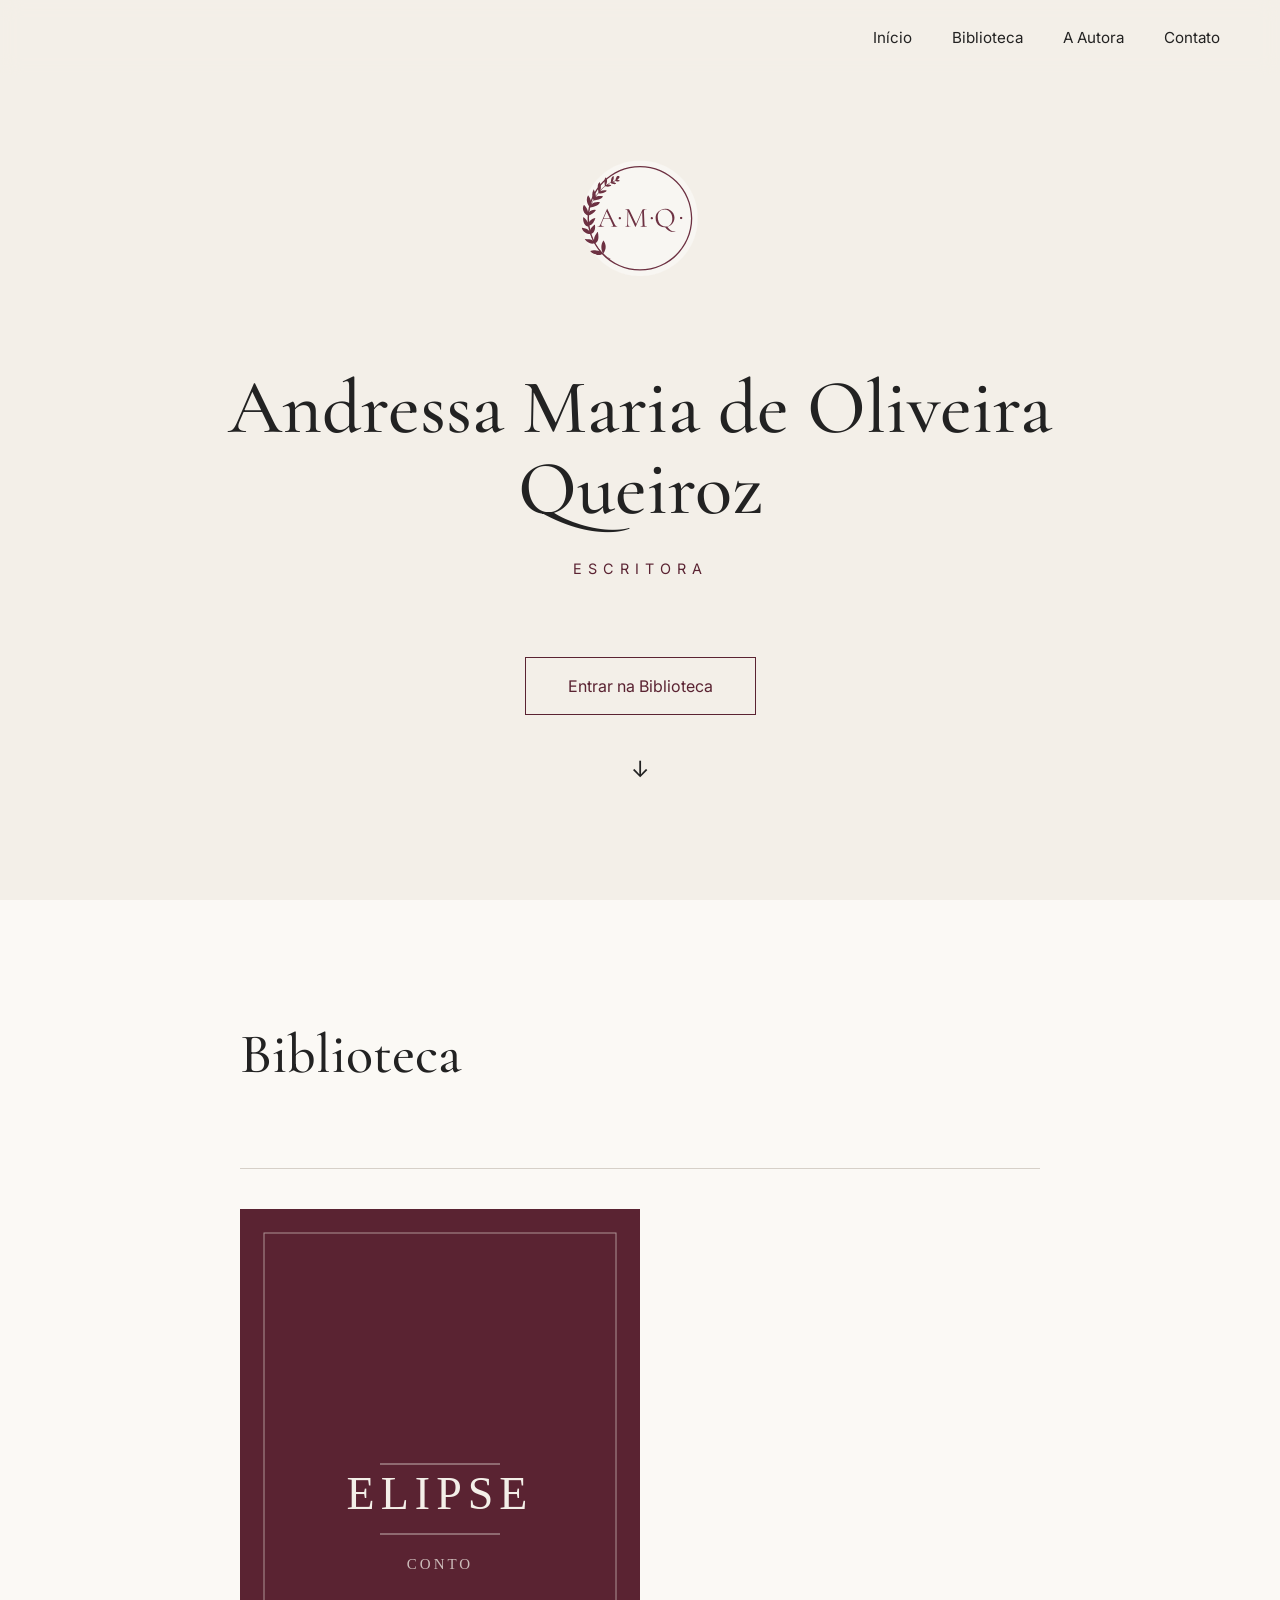
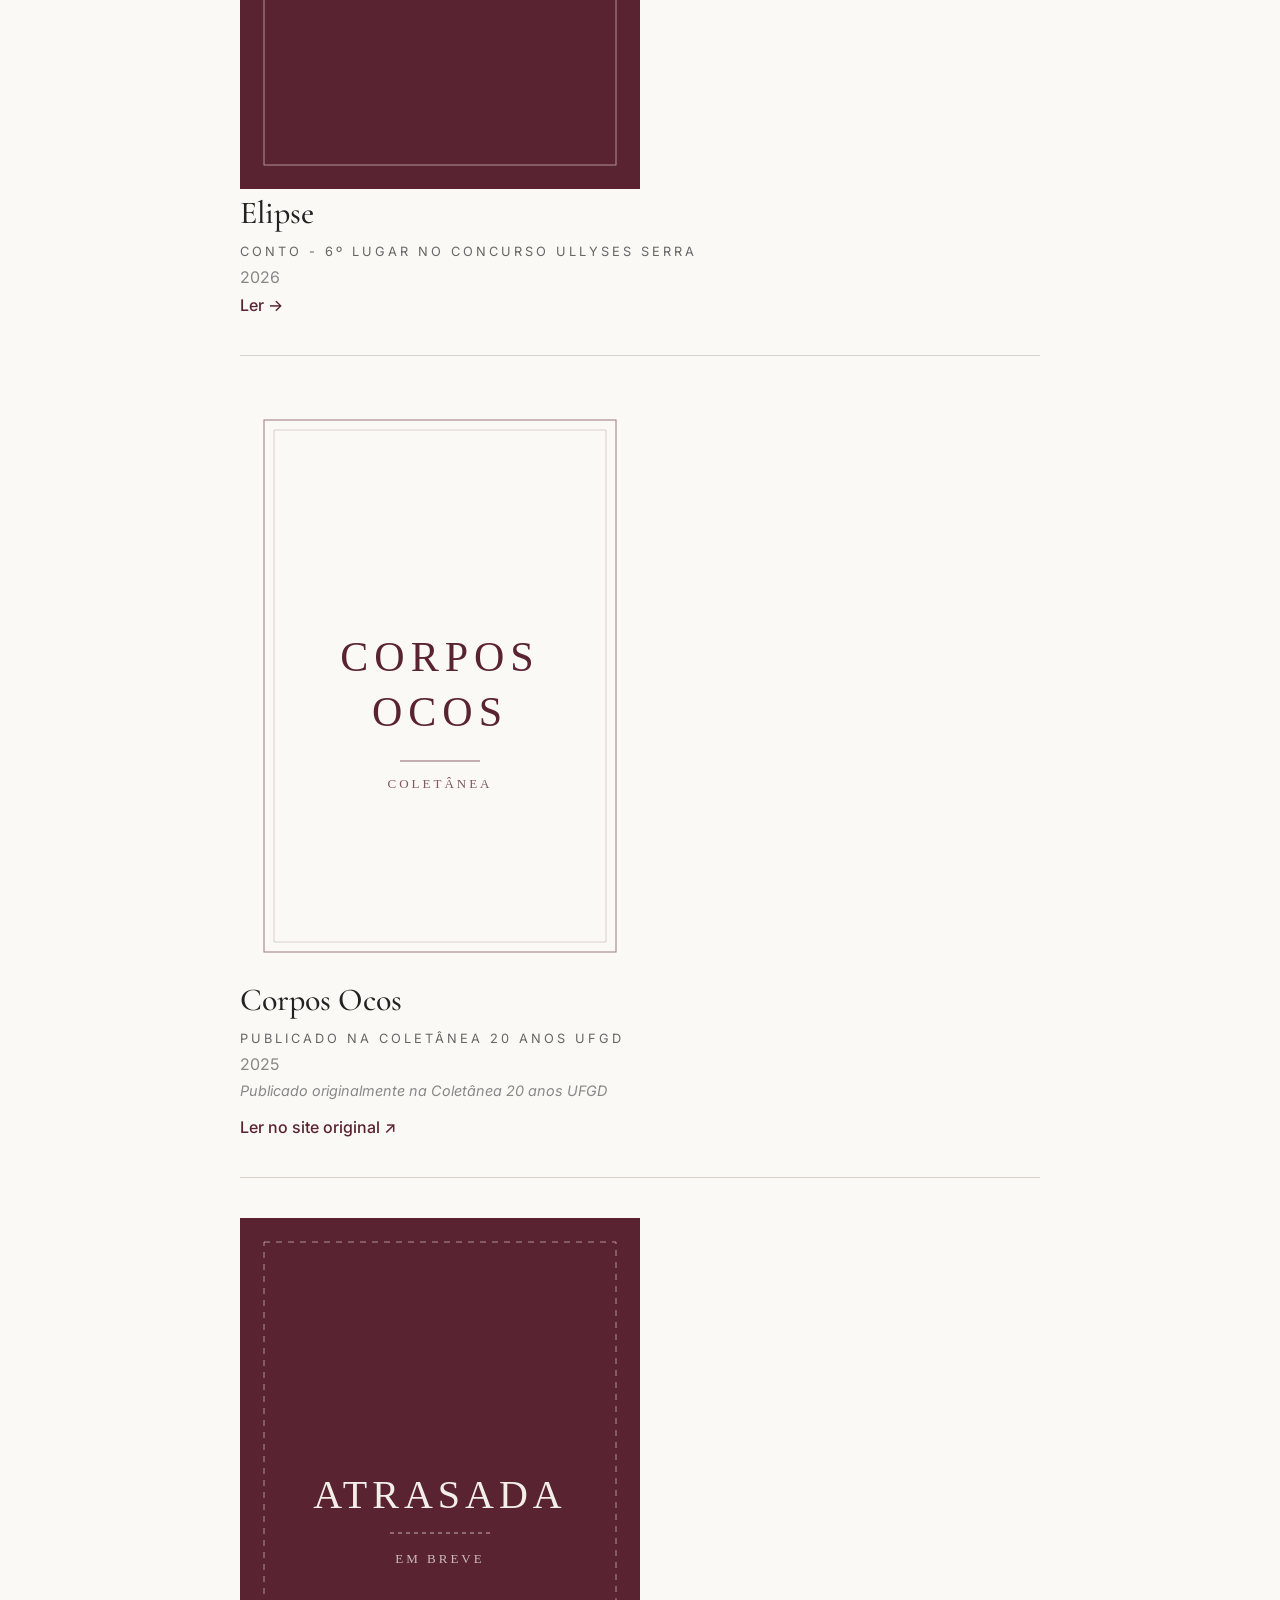
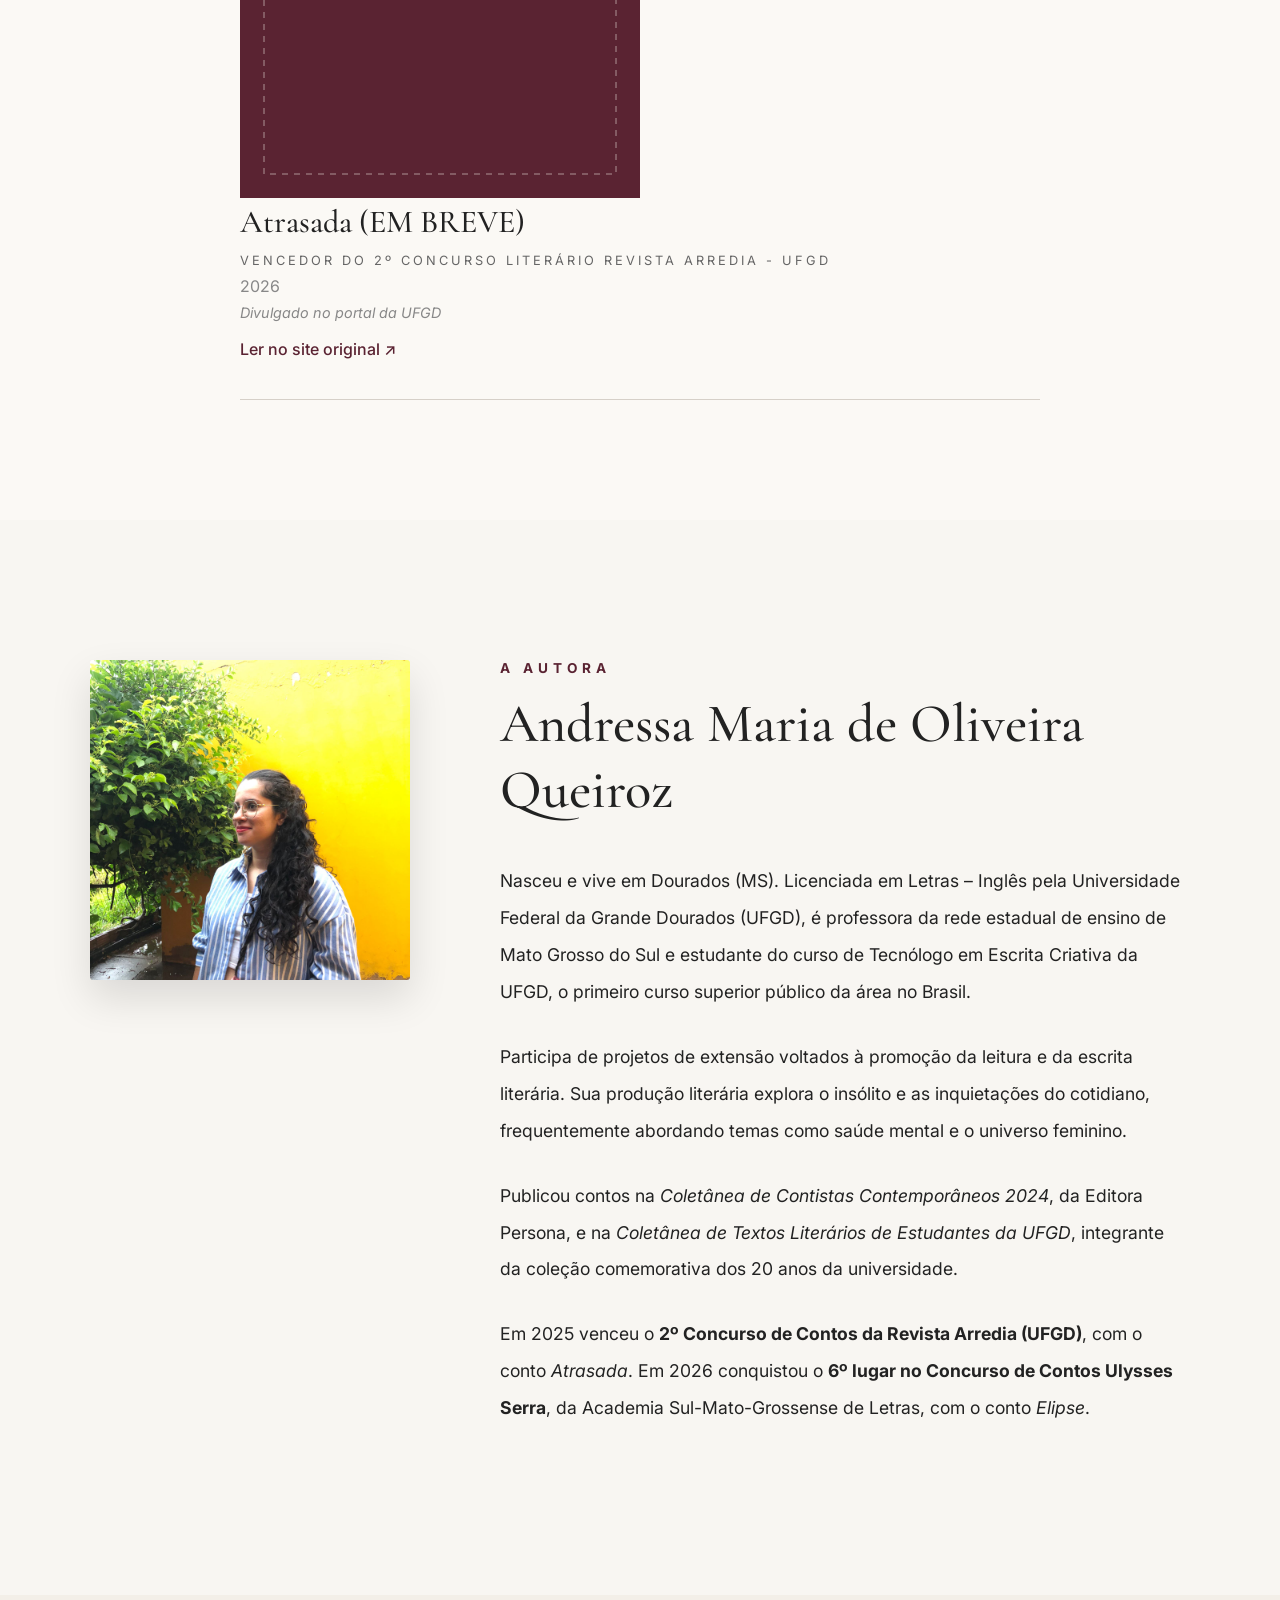
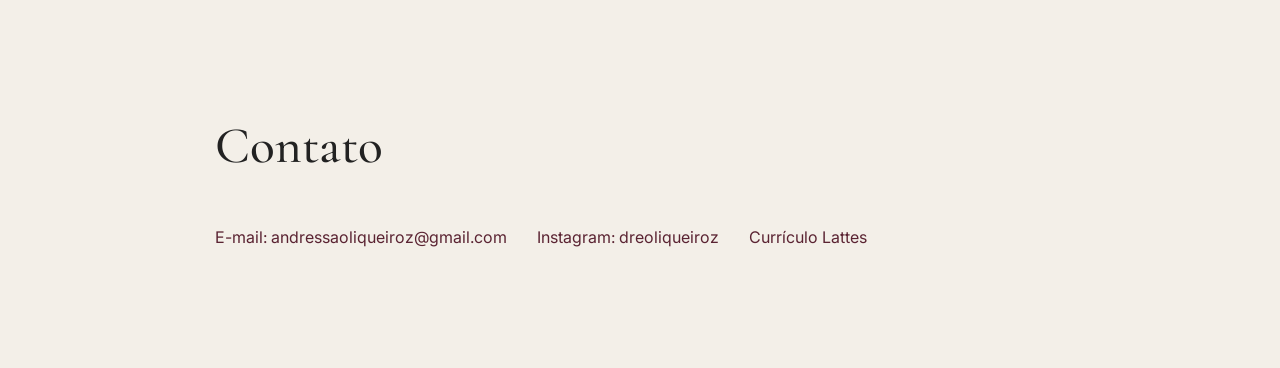
==== commit 66d7e55b: "modified:   css/style.css 	new file:   img/autora.jpg 	modified:   index.html" ====
--- a/index.html
+++ b/index.html
@@ -132,24 +132,39 @@
 
 <section id="sobre">
 
-    <div class="conteudo">
-
-
-    <h2>A Autora</h2>
-
-    <p>
-        <strong>Andressa Maria de Oliveira Queiroz</strong> nasceu e vive em Dourados (MS). Licenciada em Letras – Inglês pela Universidade Federal da Grande Dourados (UFGD), é professora da rede estadual de ensino de Mato Grosso do Sul e estudante do curso de Tecnólogo em Escrita Criativa da UFGD, o primeiro curso superior público da área no Brasil. Participa de projetos de extensão voltados à promoção da leitura e da escrita literária.
-    </p>
-
-    <p>
-        Sua produção literária explora o insólito e as inquietações do cotidiano, frequentemente abordando temas como saúde mental e o universo feminino. Publicou contos na <em>Coletânea de Contistas Contemporâneos 2024</em>, da Editora Persona, e na <em>Coletânea de Textos Literários de Estudantes da UFGD</em>, integrante da coleção comemorativa dos 20 anos da universidade.
-    </p>
-
-    <p>
-        Em 2025, venceu o <strong>2º Concurso de Contos da Revista Arredia (UFGD)</strong> com o conto <em>Atrasada</em>. Em 2026, conquistou o <strong>6º lugar no Concurso de Contos Ulysses Serra</strong>, promovido pela Academia Sul-Mato-Grossense de Letras, com o conto <em>Elipse</em>.
-    </p>
-
-</div>
+    <div class="sobre-container">
+
+        <div class="sobre-foto">
+
+            <img src="img/autora.jpg"
+                 alt="Andressa Maria de Oliveira Queiroz">
+
+        </div>
+
+        <div class="sobre-texto">
+
+            <h2>A Autora</h2>
+
+            <h3>Andressa Maria de Oliveira Queiroz</h3>
+
+            <p>
+                Nasceu e vive em Dourados (MS). Licenciada em Letras – Inglês pela Universidade Federal da Grande Dourados (UFGD), é professora da rede estadual de ensino de Mato Grosso do Sul e estudante do curso de Tecnólogo em Escrita Criativa da UFGD, o primeiro curso superior público da área no Brasil.
+            </p>
+
+            <p>
+                Participa de projetos de extensão voltados à promoção da leitura e da escrita literária. Sua produção literária explora o insólito e as inquietações do cotidiano, frequentemente abordando temas como saúde mental e o universo feminino.
+            </p>
+
+            <p>
+                Publicou contos na <em>Coletânea de Contistas Contemporâneos 2024</em>, da Editora Persona, e na <em>Coletânea de Textos Literários de Estudantes da UFGD</em>, integrante da coleção comemorativa dos 20 anos da universidade.
+            </p>
+
+            <p>
+                Em 2025 venceu o <strong>2º Concurso de Contos da Revista Arredia (UFGD)</strong>, com o conto <em>Atrasada</em>. Em 2026 conquistou o <strong>6º lugar no Concurso de Contos Ulysses Serra</strong>, da Academia Sul-Mato-Grossense de Letras, com o conto <em>Elipse</em>.
+            </p>
+
+        </div>
+
     </div>
 
 </section>
--- a/css/style.css
+++ b/css/style.css
@@ -491,4 +491,89 @@
 
     border-color:var(--bordo);
 
+}
+/*==========================
+A AUTORA
+==========================*/
+
+#sobre{
+
+    background:#F8F6F2;
+
+    padding:140px 40px;
+
+}
+
+.sobre-container{
+
+    max-width:1100px;
+
+    margin:auto;
+
+    display:grid;
+
+    grid-template-columns:320px 1fr;
+
+    gap:90px;
+
+    align-items:start;
+
+}
+
+.sobre-foto{
+
+    position:sticky;
+
+    top:120px;
+
+}
+
+.sobre-foto img{
+
+    width:100%;
+
+    display:block;
+
+    border-radius:3px;
+
+    box-shadow:0 18px 40px rgba(0,0,0,.12);
+
+}
+
+.sobre-texto h2{
+
+    color:var(--bordo);
+
+    text-transform:uppercase;
+
+    letter-spacing:5px;
+
+    font-size:.85rem;
+
+    margin-bottom:15px;
+
+}
+
+.sobre-texto h3{
+
+    font-family:"Cormorant Garamond", serif;
+
+    font-size:3.4rem;
+
+    font-weight:500;
+
+    margin-bottom:40px;
+
+}
+
+.sobre-texto p{
+
+    font-size:1.1rem;
+
+    line-height:2.1;
+
+    margin-bottom:28px;
+
+    max-width:680px;
+
 }
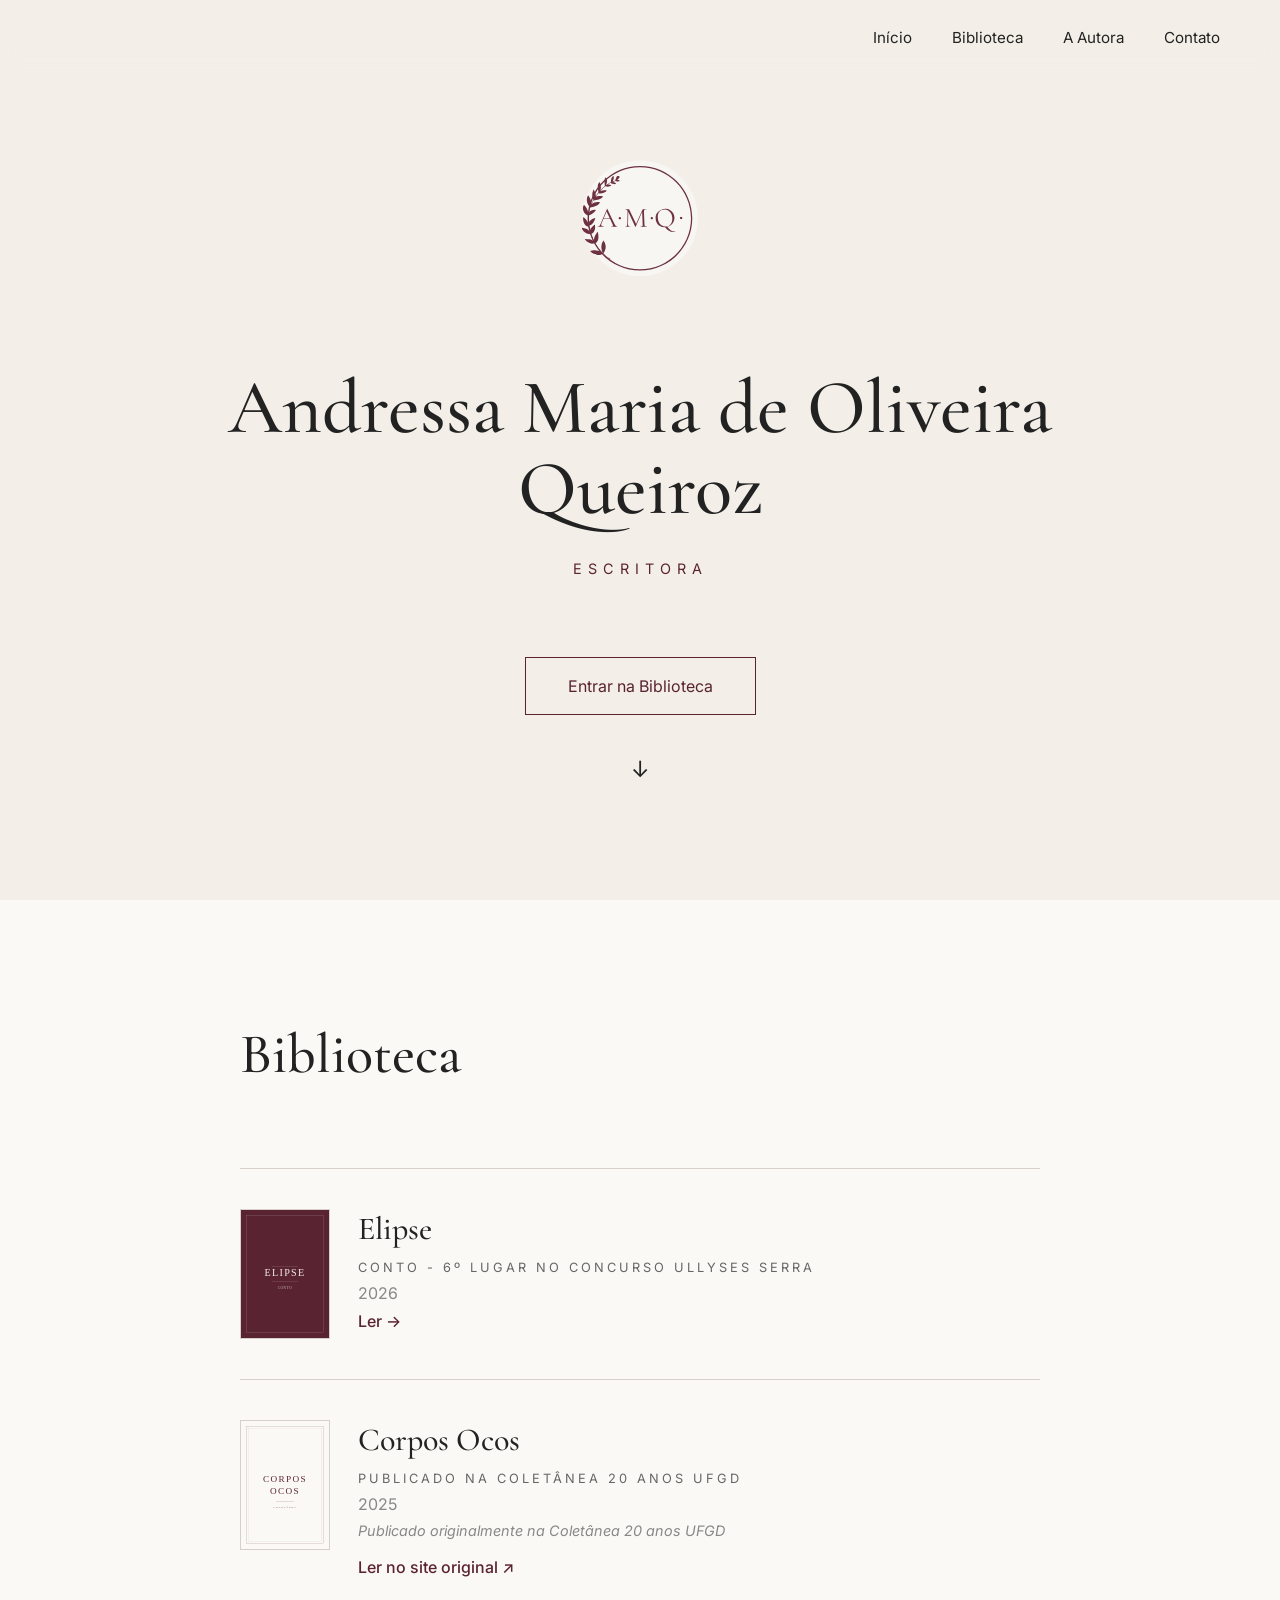
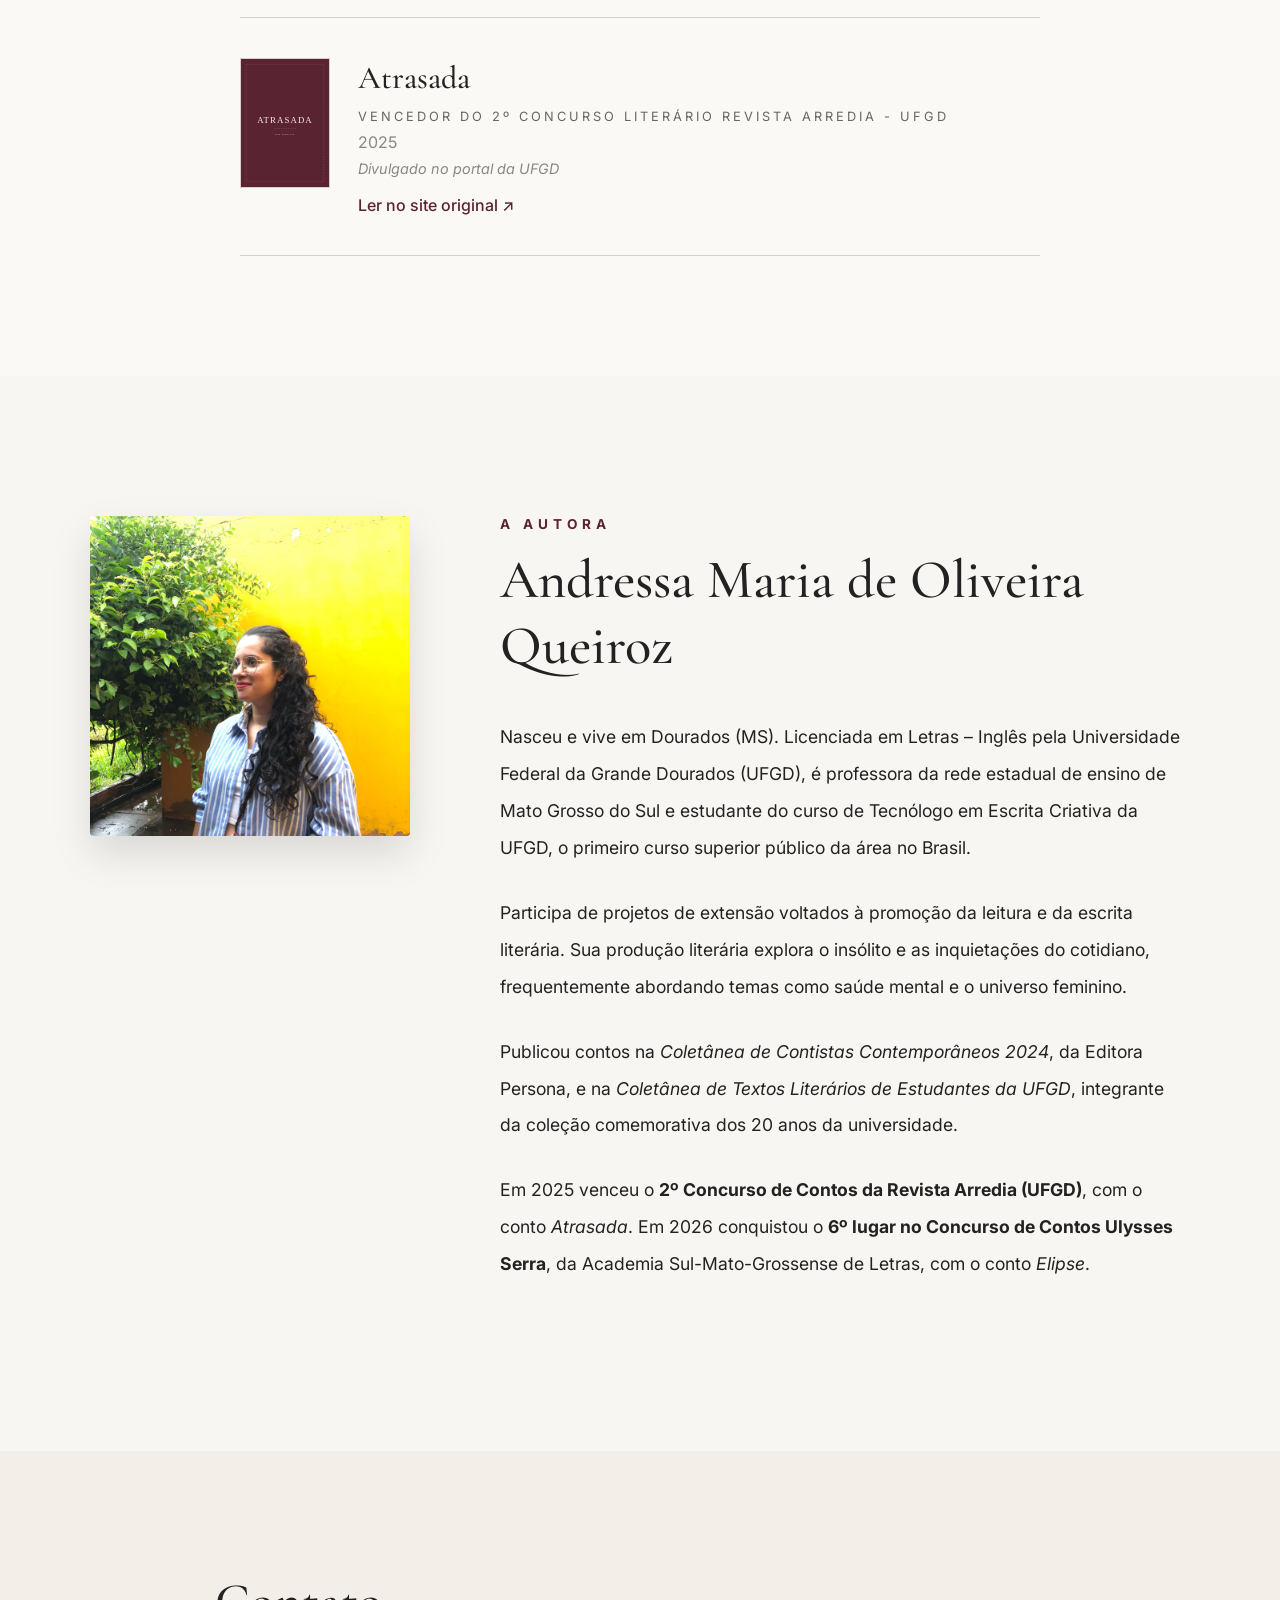
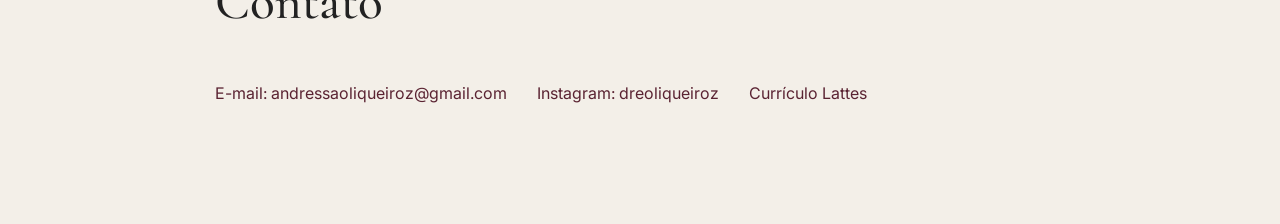
==== commit 98da8d84: "Update index.html Atualiza link de publicação de Atrasada" ====
--- a/index.html
+++ b/index.html
@@ -105,21 +105,21 @@
 
     <div class="conto">
 
-        <a href="https://portal.ufgd.edu.br/faculdade/fale/informe/edital-de-divulgacao-dos-resultados-do-concurso-da-revista-arredia" target="_blank" rel="noopener noreferrer">
+        <a href="https://ojs.ufgd.edu.br/arredia/issue/view/688" target="_blank" rel="noopener noreferrer">
             <img src="img/capas/atrasada.svg" alt="Capa da Revista Arredia" class="capa">
         </a>
 
         <div class="conto-info">
 
-            <h3>Atrasada (EM BREVE)</h3>
+            <h3>Atrasada</h3>
 
             <p class="tipo">Vencedor do 2º Concurso Literário Revista Arredia - UFGD</p>
 
-            <p class="ano">2026</p>
+            <p class="ano">2025</p>
 
             <p class="publicado-em">Divulgado no portal da UFGD</p>
 
-            <a href="https://portal.ufgd.edu.br/faculdade/fale/informe/edital-de-divulgacao-dos-resultados-do-concurso-da-revista-arredia" target="_blank" rel="noopener noreferrer">
+            <a href="https://ojs.ufgd.edu.br/arredia/issue/view/688" target="_blank" rel="noopener noreferrer">
                 Ler no site original ↗
             </a>
 
@@ -199,4 +199,4 @@
 
 </body>
 
-</html>+</html>
--- a/css/style.css
+++ b/css/style.css
@@ -180,6 +180,38 @@
 
     transition:.35s;
 
+    display:flex;
+
+    gap:28px;
+
+    align-items:flex-start;
+
+}
+
+.capa{
+
+    width:90px;
+
+    height:130px;
+
+    object-fit:cover;
+
+    border:1px solid var(--linha);
+
+    flex-shrink:0;
+
+    background:#EAE5DB;
+
+    display:block;
+
+    transition:.3s;
+
+}
+
+.conto-info{
+
+    flex:1;
+
 }
 
 .conto:last-child{
@@ -349,6 +381,21 @@
 /* RESPONSIVO */
 
 @media (max-width:600px){
+
+    nav{
+        padding:18px 20px;
+        gap:18px;
+        justify-content:center;
+        flex-wrap:wrap;
+    }
+
+    nav a{
+        font-size:.8rem;
+    }
+
+    .monograma{
+        width:130px;
+    }
 
     h1{
         font-size:2.6rem;
@@ -372,10 +419,61 @@
         padding:80px 20px;
     }
 
+    .conto{
+        flex-direction:column;
+    }
+
+    .capa{
+        width:110px;
+        height:160px;
+    }
+
     article{
         font-size:1.1rem;
         line-height:1.9;
     }
+
+    #sobre{
+        padding:80px 20px;
+    }
+
+    .sobre-container{
+        grid-template-columns:1fr;
+        gap:40px;
+    }
+
+    .sobre-foto{
+        position:static;
+        max-width:220px;
+        margin:0 auto;
+    }
+
+    .sobre-texto h2{
+        font-size:.75rem;
+    }
+
+    .sobre-texto h3{
+        font-size:2.2rem;
+        margin-bottom:24px;
+    }
+
+    .sobre-texto p{
+        font-size:1rem;
+        line-height:1.8;
+    }
+
+    #contato{
+        padding:80px 20px;
+    }
+
+    .conteudo h2{
+        font-size:2.4rem;
+    }
+
+    .links-contato{
+        flex-direction:column;
+        gap:16px;
+    }
 }
 /* MENU */
 
@@ -576,4 +674,10 @@
 
     max-width:680px;
 
-}+}
+#biblioteca,
+#sobre,
+#contato{
+
+    scroll-margin-top:80px;
+}
